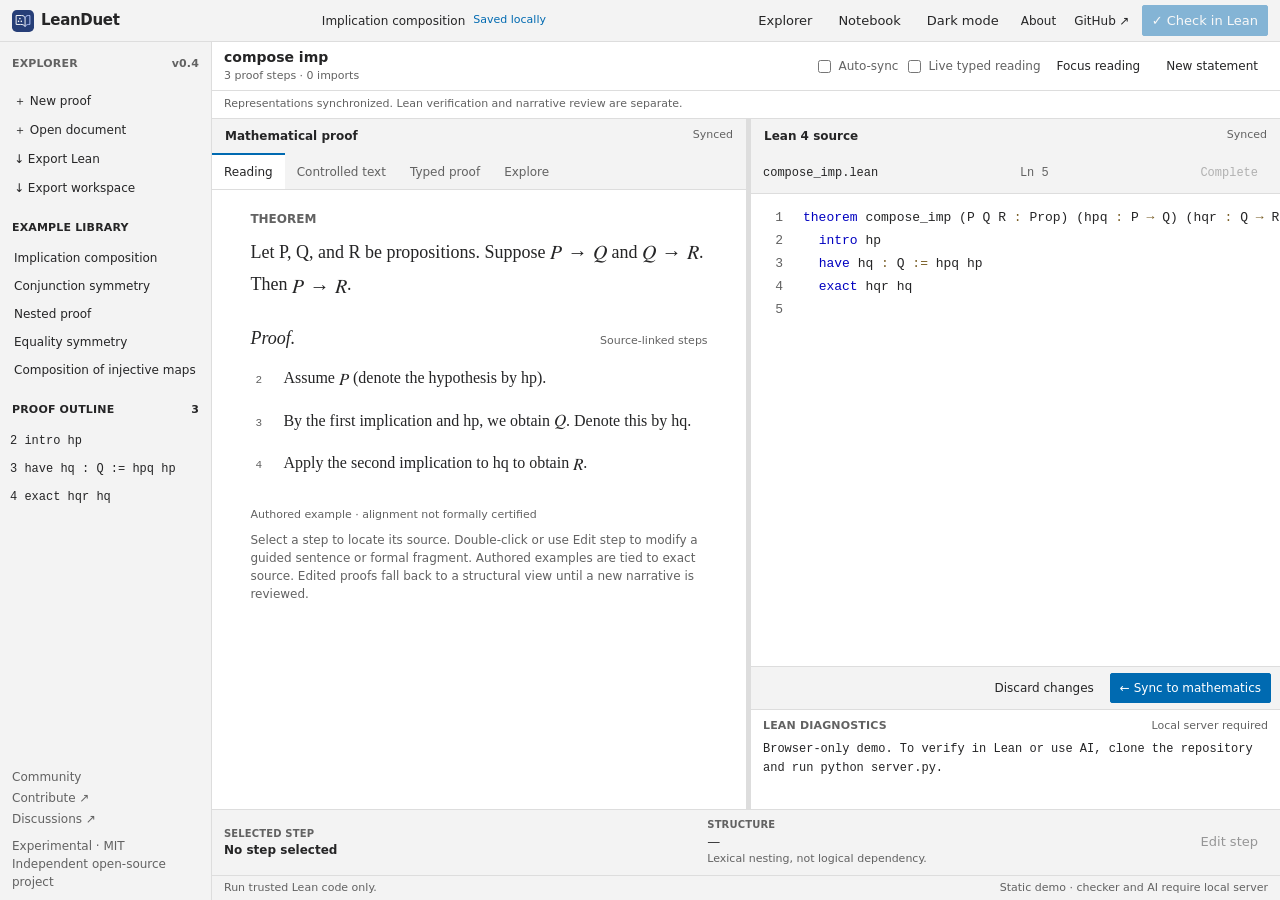
==== web/index.html @ 99f44f8c "Offer reviewable multiple AI interpretations without replacing raw mathematical wording" ====
<!doctype html>
<html lang="en" data-theme="light"><head><meta charset="utf-8"><meta name="viewport" content="width=device-width,initial-scale=1"><meta name="color-scheme" content="light dark"><title>LeanDuet — Mathematical proof workbench</title><link rel="stylesheet" href="style.css"><link rel="icon" href="logo.svg" type="image/svg+xml"></head>
<body><header class="top"><a class="brand" href="./"><img src="logo.svg" alt="" width="34" height="34"><span>Lean<span class="accent">Duet</span></span></a><div class="topname"><span id="docname">Untitled proof</span><span class="pill" id="saveState">Local draft</span></div><div class="actions"><button id="toggleExplorer" title="Toggle explorer" aria-pressed="true">Explorer</button><button id="toggleLayout" aria-pressed="false" title="Switch editor layout">Notebook</button><button id="theme" title="Switch color theme">Dark mode</button><a class="iconlink" href="./about.html">About</a><a class="iconlink" href="https://github.com/Liangebra/leanduet" target="_blank" rel="noopener">GitHub ↗</a><button id="check" class="primary">✓ Check in Lean</button></div></header>
<div class="shell"><aside class="rail"><div class="rail-title">EXPLORER <span>v0.4</span></div><button class="railbtn" id="newDoc">＋ New proof</button><button class="railbtn" id="open">＋ Open document</button><button class="railbtn" id="download">↓ Export Lean</button><button class="railbtn" id="saveDoc">↓ Export workspace</button><input hidden id="file" type="file" accept=".lean,.json,text/plain,application/json"><div class="section-label">EXAMPLE LIBRARY</div><div id="examples"></div><div class="section-label">PROOF OUTLINE <span id="stepCount"></span></div><nav id="outline" aria-label="Proof outline"></nav><div class="railfoot"><a href="./community.html">Community</a><a href="https://github.com/Liangebra/leanduet/issues" target="_blank" rel="noopener">Contribute ↗</a><a href="https://github.com/Liangebra/leanduet/discussions" target="_blank" rel="noopener">Discussions ↗</a><small>Experimental · MIT<br>Independent open-source project</small></div></aside>
<main><div class="worktop"><div><div class="eyebrow">Document</div><h1 id="theoremName">Proof</h1><p id="theoremMeta"></p></div><div class="workactions"><label class="switch"><input type="checkbox" id="auto"> Auto-sync</label><label class="switch"><input type="checkbox" id="liveNarrative"> Live typed reading</label><button id="focusMode" aria-pressed="false">Focus reading</button><button id="adopt">New statement</button></div></div>
<div class="notice" id="notice" role="status" aria-live="polite"></div>
<div class="panes"><section class="pane mathpane"><div class="panehead"><div><span class="eyebrow">Mathematics</span><h2>Mathematical proof</h2></div><span id="proseDirty" class="pill">Synced</span></div><div class="tabs" role="group" aria-label="Mathematics views"><button data-view="reading" aria-pressed="true">Reading</button><button data-view="prose" aria-pressed="false">Controlled text</button><button data-view="typed" aria-pressed="false">Typed proof</button><button data-view="notes" aria-pressed="false">Explore</button></div>
<div id="readingView" class="readingView"><div class="paper"><div class="eyebrow">THEOREM</div><div id="statement" class="statement"></div><div class="proof-title">Proof. <span>Source-linked steps</span></div><div id="reading"></div><div id="narrativeStatus" class="narrativeStatus"></div></div><div id="stepEditor" class="stepEditor" hidden><label for="stepInput" id="stepLabel">Edit proof step</label><div class="stepModes"><label for="stepMode">Edit as</label><select id="stepMode"><option value="guided">Guided sentence</option><option value="formal">Lean fragment</option></select></div><input id="stepInput" type="text" spellcheck="false"><div id="stepHelp" class="hint"></div><div class="actions"><button id="cancelStep">Cancel</button><button id="applyStep" class="primary">Apply to Lean</button></div><small>A guided sentence maps to one formal fragment. It is not unrestricted natural language.</small></div><p class="hint">Select a step to locate its source. Double-click or use Edit step to modify a guided sentence or formal fragment. Authored examples are tied to exact source. Edited proofs fall back to a structural view until a new narrative is reviewed.</p></div>
<div id="proseView" class="tabbody" hidden><textarea id="prose" aria-label="Controlled proof text" spellcheck="false"></textarea><div class="panelactions"><button id="revertProse">Discard changes</button><button id="fromProse" class="primary">Sync to Lean →</button></div></div>
<div id="typedView" class="tabbody" hidden><div class="semanticPanel"><div class="eyebrow">ELABORATED PROOF TERM</div><p>Inspect the actual Lean term, its types, and applied declarations. This view is not based on tactic text.</p><button id="extractTerm" class="primary">Extract typed proof</button><button id="informath">Read with Informath</button><p id="typedStatus" class="hint">Local Lean required; Informath is optional.</p><div class="typedTools"><label for="typedLanguage">Narrative language</label><select id="typedLanguage"><option value="en">English</option><option value="zh">中文</option><option value="ja">日本語</option></select><button id="importLanguage">Import language</button><input id="languageFile" type="file" accept=".json,application/json" hidden><a href="https://github.com/Liangebra/leanduet/blob/main/docs/LANGUAGE_PACKS.md">Language pack format</a><button id="collapseProof">Outline</button><button id="expandProof">Expand all</button></div><p id="languageStatus" class="hint" role="status"></p><div id="typedNarrative" class="typedNarrative"></div><div id="typedTree"></div><section id="typedPatch" class="typedPatch" hidden><div class="eyebrow">TYPED LOCAL REPLACEMENT</div><p id="patchTarget"></p><label for="wordingInput">Author wording / modifiers</label><input id="wordingInput" maxlength="2000" placeholder="e.g. By the preceding observation,"><p id="wordingStatus" class="hint" role="status"></p><button id="noteGoal">Copy goal and context to exploration</button><details open class="patchScope"><summary>Local context Γ</summary><p class="hint">Direct occurrences and dependencies through local declaration types or values. These are syntactic dependencies, not logical necessity.</p><label class="scopeFilter"><input id="usedContextOnly" type="checkbox"> Show only referenced context</label><div id="patchScope"></div></details><div id="patchSuggestions" class="patchSuggestions" hidden><div class="eyebrow">TYPE-DIRECTED ALTERNATIVES</div><div id="patchChoices"></div><small>Lean identified matching local terms and single-argument applications. A choice still requires full replacement validation.</small></div><section id="witnessPair" class="witnessPair" hidden><div class="eyebrow">DEPENDENT CONSTRUCTION</div><p>Choose an object and provide evidence for the predicate at that object.</p><label for="witnessValue">Witness</label><input id="witnessValue" spellcheck="false"><label for="witnessEvidence">Evidence at the new witness</label><textarea id="witnessEvidence" spellcheck="false"></textarea><button id="buildWitness">Build existential proof</button></section><section id="ruleSearch" class="ruleSearch"><div class="eyebrow">LIBRARY RULE SEARCH</div><label for="formulaGoal">Goal formula (optional LaTeX)</label><input id="formulaGoal" spellcheck="false" placeholder="e.g. $b = a$"><p id="formulaPreview" class="hint"></p><label for="ruleIntent">Mathematical concept or exact declaration</label><input id="ruleIntent" list="ruleConcepts" placeholder="e.g. 由等式传递性，使用 hab、hbc"><datalist id="ruleConcepts"></datalist><p class="hint">Example: by transitivity of equality, using hab and hbc. Named premises must occur in the returned proof term.</p><button id="findRules">Find typed proofs</button><p id="ruleStatus" class="hint" role="status"></p><div id="ruleResults"></div></section><details id="interpretPanel" class="chainEditor"><summary>Explore interpretations</summary><p class="hint">One alternative per line: a formula, a named rule with premises, or a local application. Optional discourse markers such as “therefore” / “显然” are retained separately; unknown expressions are preserved. Local Lean checks candidates, not authorial intent.</p><textarea id="interpretText" spellcheck="false" placeholder="因此 $R$，由 g，使用 hq"></textarea><label class="switch"><input id="liveInterpret" type="checkbox"> Check alternatives as I type (local Lean)</label><button id="interpretRun">Check alternatives</button><button id="saveInterpretDraft">Keep draft in exploration</button><details id="interpretAiPanel"><summary>Optional AI interpretation of unrestricted wording</summary><p class="hint">Send the draft and selected context to your configured provider only with consent. Its suggestions are unverified and are not used until you include them.</p><button id="suggestInterpretations">Suggest alternatives (AI)</button><textarea id="aiInterpretText" spellcheck="false" aria-label="Review AI interpretation alternatives" placeholder="Review or edit the suggested lines"></textarea><label class="switch"><input id="includeAiInterpret" type="checkbox"> Include these reviewed alternatives in local checking</label><p id="aiInterpretStatus" class="hint" role="status"></p></details><p id="interpretStatus" class="hint" role="status"></p><div id="interpretResults"></div></details><details id="chainEditor" class="chainEditor"><summary>Compose a multi-step proof · 组合推理</summary><p class="hint">Each intermediate result extends the scope. Specify ordered premise names; omit the proposition to infer it with Lean, or annotate it with $LaTeX$. Use ? instead of a rule to request Lean proof search. An intermediate hole requires its proposition. Review and check the generated candidate.</p><label for="chainFormat">Input format</label><select id="chainFormat"><option value="controlled">Controlled narrative</option><option value="formula">Formula sequence (LaTeX only)</option></select><label for="chainText">Proof input</label><p class="hint">Formula sequence: enter one $formula$ per line. The last is the conclusion; earlier formulas become intermediate goals. Names such as hq : $Q$ are optional.</p><textarea id="chainText" spellcheck="false" placeholder="Establish hq | f using p&#10;Conclude | g using hq"></textarea><button id="compileChain">Compile narrative</button><button id="inferChain">Infer types in Lean</button><div id="chainBindings" class="chainBindings"></div><p id="chainStatus" class="hint" role="status"></p></details><details id="abstractPanel" class="chainEditor"><summary>Extract a lemma</summary><p class="hint">Abstract the selected proof over its dependency-closed context. Local definitions remain lets. A standalone source preview is shown only after compilation and structural comparison; the original proof is not modified.</p><button id="abstractProof">Preview checked abstraction</button><button id="factorProof" disabled>Preview factored proof</button><p id="abstractStatus" class="hint" role="status"></p><pre id="abstractOutput"></pre></details><details id="irInspector" class="chainEditor"><summary>Semantic IR · kernel judgment</summary><p class="hint">Inspect the selected Lean term, its type, all local declarations, universe levels and the elaborated formula if provided. Metadata is omitted. Scope validation is not a type checker.</p><button id="inspectIR">Inspect semantic IR</button><p id="irStatus" class="hint" role="status"></p><pre id="irOutput"></pre></details><label for="patchTerm">Replacement term in this local context</label><textarea id="patchTerm" spellcheck="false" placeholder="e.g. hq or by exact hq"></textarea><button id="checkPatch" class="primary">Check replacement</button><button id="cancelPatch">Cancel</button><p id="patchStatus" class="hint"></p><pre id="patchPreview"></pre><button id="applyPatch" disabled>Apply checked export</button><small>Generated source may change the header spelling and tactic layout. Lean checks definitional equality of the statement. The original is not changed until you apply.</small></section><pre id="informathOutput"></pre></div></div><div id="notesView" class="tabbody" hidden><div class="exploreHead"><h3>Mathematical exploration</h3><p class="hint">Write freely: questions, incomplete arguments, conjectures, counterexamples, notation of your own. No grammar or proof obligations are imposed here. Notes are local and unverified; editing them does not alter the Lean source.</p></div><label for="prompt" class="hint">Working notes</label><textarea id="prompt" aria-label="Free-form mathematical argument" placeholder="What are we trying to understand?&#10;&#10;Try an idea, formulate a conjecture, or record a counterexample."></textarea><div class="panelactions exploreActions"><button id="exportNotes">Export notes (.md)</button><button id="stageFormula" disabled>Use selected formula in goal search</button></div><p id="exploreStatus" class="hint" role="status">Optional: select a supported LaTeX formula to stage it in a selected typed goal. This never applies a proof.</p><section class="exploreLedger"><h3>Working objects</h3><p class="hint">Name provisional variables, definitions or intermediate claims, even if they are ambiguous, ill-typed or false. Keep alternative and failed attempts. References are informal, not proof dependencies.</p><div class="panelactions exploreActions"><button id="addObject">New working object</button><button id="captureObject">Capture selected notes</button></div><p id="objectStatus" class="hint" role="status"></p><div id="exploreObjects"></div></section><details class="exploreAI"><summary>Optional AI assistance</summary><p class="hint">Proposals are unverified; nothing is sent until you request it and confirm.</p><div class="panelactions"><button id="explain">Explain Lean</button><button id="propose">Propose Lean</button></div><div class="proposalbox"><div class="eyebrow">UNVERIFIED AI OUTPUT</div><pre id="proposal">No proposal yet.</pre><button id="accept" disabled>Apply proposed Lean</button><button id="useNarrative" disabled>Append explanation to notes</button></div></details></div></section><div id="splitter" class="splitter" role="separator" aria-label="Resize proof and Lean panes" aria-orientation="vertical" aria-valuemin="25" aria-valuemax="75" aria-valuenow="50" tabindex="0"></div>
<section class="pane codepane"><div class="panehead"><div><span class="eyebrow">Lean</span><h2>Lean 4 source</h2></div><span id="leanDirty" class="pill">Synced</span></div><div class="codebar"><span id="codeFilename">proof.lean</span><span id="cursor">Ln 1</span><button id="completeLean" title="Lean completion (Ctrl+Space)">Complete</button></div><div class="codewrap"><pre id="gutter" aria-hidden="true"></pre><div class="editorSurface"><pre id="highlight" aria-hidden="true"></pre><textarea id="lean" aria-label="Lean source code" spellcheck="false" wrap="off"></textarea></div></div><div id="completionPanel" class="completionPanel" hidden><div class="diaghead"><strong>Lean completion</strong><button id="closeCompletion">Close</button></div><p id="completionStatus" class="hint" role="status"></p><div id="completionItems"></div></div><div class="panelactions"><button id="revertLean">Discard changes</button><button id="fromLean" class="primary">← Sync to mathematics</button></div><div class="diagnostics"><div class="diaghead"><span class="eyebrow">LEAN DIAGNOSTICS</span><span class="pill" id="verifyState">Not checked</span></div><pre id="output" aria-live="polite"></pre></div></section></div>
<div class="inspector"><div><span class="eyebrow">SELECTED STEP</span><strong id="inspectName">No step selected</strong><code id="inspectCode"></code></div><div><span class="eyebrow">STRUCTURE</span><span id="inspectParent">—</span><small>Lexical nesting, not logical dependency.</small></div><button id="editStep" disabled>Edit step</button></div>
<footer><span>Run trusted Lean code only.</span><span id="envState">Checking environment…</span></footer></main></div>
<script type="module" src="app.mjs"></script></body></html>
---- web/style.css ----
/* LeanDuet workbench — flat, editor-first layout. */
:root{
 color-scheme:light;--bg:#fff;--paper:#fff;--rail:#f3f3f3;--ink:#252526;--muted:#626262;--line:#ddd;--soft:#f3f3f3;--accent:#006ab1;--accent-soft:#e5eef6;--code:#fff;--warn:#a1260d;--mono:"Cascadia Code","SFMono-Regular",Consolas,"Liberation Mono",monospace;--split:50%;--top:42px;
}
html[data-theme=dark]{color-scheme:dark;--bg:#1e1e1e;--paper:#1e1e1e;--rail:#252526;--ink:#d4d4d4;--muted:#a6a6a6;--line:#3b3b3b;--soft:#2d2d30;--accent:#75b7ef;--accent-soft:#263b4e;--code:#1e1e1e;--warn:#f48771}
*{box-sizing:border-box}
body{margin:0;color:var(--ink);background:var(--bg);font:13px/1.5 system-ui,-apple-system,"Segoe UI",sans-serif}
button,input,textarea,select{font:inherit;color:inherit}
button{background:transparent;border:1px solid transparent;border-radius:2px;padding:5px 9px;cursor:pointer;font-weight:500;white-space:nowrap}
button:hover{background:var(--soft)}button:disabled{opacity:.45;cursor:not-allowed}button:focus-visible,a:focus-visible,input:focus-visible,textarea:focus-visible,select:focus-visible,summary:focus-visible,[role=separator]:focus-visible{outline:2px solid var(--accent);outline-offset:-2px}
button.primary{background:#006ab1;color:#fff;border-color:#006ab1}button.primary:hover{background:#005b99}a{color:var(--accent);text-decoration:none}a:hover{text-decoration:underline}small,.hint{color:var(--muted);font-size:12px;display:block;line-height:1.5}.hint{margin:8px 0}pre,code{font-family:var(--mono)}pre{white-space:pre-wrap;overflow-wrap:anywhere;margin:8px 0;max-height:240px;overflow:auto;font-size:12px;line-height:1.6}
[hidden]{display:none!important}
.top{height:var(--top);display:flex;align-items:center;gap:14px;padding:0 12px;background:var(--rail);border-bottom:1px solid var(--line);position:sticky;top:0;z-index:10}
.brand{display:flex;align-items:center;gap:7px;color:var(--ink);font-size:15px;font-weight:650;letter-spacing:-.02em;white-space:nowrap}.brand img{width:22px;height:22px}.brand small{display:none}.accent{color:var(--ink)}
.topname{flex:1;min-width:0;display:flex;align-items:center;justify-content:center;gap:8px;overflow:hidden}.topname #docname{overflow:hidden;text-overflow:ellipsis;white-space:nowrap;font-size:12px}
.actions,.workactions,.panelactions,.diaghead{display:flex;align-items:center;gap:6px}.top .actions{margin-left:auto}.iconlink{color:var(--ink);font-size:12px;white-space:nowrap;padding:5px 6px}.iconlink:hover{background:var(--soft);text-decoration:none}
.pill{font-size:11px;color:var(--muted);white-space:nowrap}.pill[data-state=dirty]{color:var(--warn)}.pill[data-state=pass]{color:var(--accent)}
.shell{height:calc(100dvh - var(--top));display:grid;grid-template-columns:212px minmax(0,1fr);min-height:0}.explorer-hidden .shell{grid-template-columns:minmax(0,1fr)}.explorer-hidden .rail{display:none}
.rail{background:var(--rail);border-right:1px solid var(--line);display:flex;flex-direction:column;gap:1px;padding:9px 0;min-height:0;overflow:auto}
.rail-title,.section-label,.eyebrow{font-size:11px;font-weight:600;color:var(--muted);letter-spacing:.015em}.rail-title,.section-label{padding:5px 12px;display:flex;justify-content:space-between;gap:8px}.rail-title{margin-bottom:8px}.section-label{margin:12px 0 2px;background:var(--soft);color:var(--ink)}
.railbtn,.example,.outlineItem{display:block;width:100%;text-align:left;border:0;border-radius:0;font-size:12px;white-space:normal;overflow-wrap:anywhere;padding:5px 14px}.example.active,.outlineItem.active{background:var(--accent-soft);color:var(--ink)}.outlineItem{font-family:var(--mono);font-weight:400}.railfoot{margin-top:auto;padding:16px 12px 0}.railfoot a{display:block;color:var(--muted);font-size:12px;margin:3px 0}.railfoot small{margin-top:9px}
.shell>main{display:flex;flex-direction:column;min-width:0;min-height:0;overflow:hidden}
.worktop{display:flex;justify-content:space-between;align-items:center;gap:12px;padding:6px 12px;border-bottom:1px solid var(--line);min-height:44px;background:var(--paper)}
.worktop>div:first-child{min-width:0}.worktop .eyebrow{display:none}.worktop h1{font-size:14px;font-weight:600;margin:0;overflow-wrap:anywhere;line-height:1.4}#theoremMeta{font-size:11px;color:var(--muted);margin:0;overflow-wrap:anywhere}
.switch{display:flex;align-items:center;gap:4px;font-size:12px;color:var(--muted);white-space:nowrap}.workactions button{font-size:12px}.workactions button[aria-pressed=true]{background:var(--accent-soft)}
.notice{padding:5px 12px;background:var(--paper);color:var(--muted);font-size:11px;white-space:pre-wrap;overflow-wrap:anywhere;max-height:84px;overflow:auto;border-bottom:1px solid var(--line)}.notice.error{color:var(--warn);background:var(--soft)}
.panes{display:grid;grid-template-columns:minmax(0,var(--split)) 5px minmax(0,1fr);flex:1;min-height:0;min-width:0;overflow:hidden}
.pane{background:var(--paper);min-width:0;min-height:0;display:flex;flex-direction:column;overflow:hidden}.panehead{display:flex;justify-content:space-between;align-items:center;gap:8px;padding:7px 13px;min-height:34px;background:var(--rail)}.panehead .eyebrow{display:none}.panehead h2{font-size:12px;font-weight:600;margin:0}.splitter{background:var(--line);cursor:col-resize;touch-action:none;outline-offset:-1px}.splitter:hover,.splitter:focus-visible,.splitter.dragging{background:var(--accent)}
.tabs{display:flex;gap:0;padding:0;background:var(--rail);border-bottom:1px solid var(--line);overflow:auto;flex-shrink:0}.tabs button{font-size:12px;padding:8px 12px;border:0;border-radius:0;border-top:2px solid transparent;color:var(--muted)}.tabs button[aria-pressed=true]{background:var(--paper);color:var(--ink);border-top-color:var(--accent)}
.readingView,.tabbody{flex:1;min-height:0;overflow:auto;min-width:0}.readingView{padding:22px clamp(16px,3vw,48px)}.paper{max-width:760px;margin:0 auto;padding:0;background:transparent}.paper>.eyebrow{font:600 12px system-ui,sans-serif;letter-spacing:0}.statement{font:18px/1.8 Georgia,"Times New Roman",serif;margin:10px 0 28px;overflow-wrap:anywhere}.statement math{font-size:20px}.statement code{font:12px/1.7 var(--mono);color:var(--muted)}.proof-title{display:flex;justify-content:space-between;align-items:baseline;gap:8px;font:italic 18px Georgia,serif;margin-bottom:8px}.proof-title span{font:11px system-ui,sans-serif;color:var(--muted)}
.step{width:100%;display:flex;align-items:baseline;text-align:left;gap:10px;padding:8px 5px;border:0;border-radius:0;background:transparent;white-space:normal;overflow-wrap:anywhere;font:16px/1.65 Georgia,serif}.step .line{font:11px var(--mono);color:var(--muted);min-width:18px}.step .steptext{flex:1;min-width:0}.step code{font:12px var(--mono);overflow-wrap:anywhere}.step math{font-size:17px}.step:hover,.step.selected{background:var(--accent-soft);color:var(--ink)}.step.selected .line{color:var(--accent)}.statement math,.step math{display:inline math;vertical-align:middle}.qed{text-align:right;font-size:20px}.narrativeStatus{margin:22px 0 0;color:var(--muted);font-size:11px}
textarea,input,select{background:var(--code);border:1px solid var(--line);border-radius:2px}textarea{display:block;width:100%;padding:10px;resize:vertical;min-height:80px;font:13px/1.6 var(--mono)}input:not([type=checkbox]):not([type=file]),select{padding:5px 7px;max-width:100%}.stepEditor,.proposalbox{margin:12px 0;padding:12px 0;background:transparent;border-top:1px solid var(--line)}.stepEditor input{width:100%;margin:8px 0;font-family:var(--mono)}.stepModes{display:flex;gap:8px;align-items:center}.stepEditor .actions{justify-content:flex-end}
.codebar{display:flex;justify-content:space-between;align-items:center;gap:8px;padding:7px 12px;font:12px var(--mono);background:var(--rail);border-bottom:1px solid var(--line);color:var(--muted)}#codeFilename{color:var(--ink);overflow-wrap:anywhere}
.codewrap{display:grid;grid-template-columns:42px minmax(0,1fr);flex:1;min-height:180px;position:relative;background:var(--code);overflow:hidden}
#gutter,#lean,#highlight{margin:0;font:13px/23px var(--mono);tab-size:2;letter-spacing:0;font-variant-ligatures:none;padding:12px 0}
#gutter{text-align:right;padding-right:10px;color:var(--muted);overflow:hidden;white-space:pre;max-height:none;user-select:none}
.editorSurface{position:relative;min-width:0;min-height:0}
#lean,#highlight{position:absolute;inset:0;width:100%;height:100%;padding-left:10px;padding-right:12px;white-space:pre;overflow:auto;resize:none;border:0;border-radius:0;max-height:none}
#lean{background:transparent;z-index:1;min-height:0;color:transparent;caret-color:var(--ink);-webkit-text-fill-color:transparent}
#lean::selection{background:#4492d44d;color:transparent}
#highlight{pointer-events:none;color:var(--ink);overflow:hidden}
.tok-keyword{color:#0000c0}.tok-comment{color:#008000}.tok-number{color:#098658}.tok-string{color:#a31515}.tok-symbol{color:#795e26}
html[data-theme=dark] .tok-keyword{color:#569cd6}html[data-theme=dark] .tok-comment{color:#6a9955}html[data-theme=dark] .tok-number{color:#b5cea8}html[data-theme=dark] .tok-string{color:#ce9178}html[data-theme=dark] .tok-symbol{color:#dcdcaa}
@media(forced-colors:active){#highlight{display:none}#lean{color:CanvasText;-webkit-text-fill-color:CanvasText;caret-color:CanvasText}}
#prose{width:100%;min-height:calc(100% - 45px);border:0;resize:vertical}.tabbody#notesView{padding:14px}#prompt{min-height:170px;font-family:inherit}
.panelactions{justify-content:flex-end;flex-wrap:wrap;padding:6px 9px;border-top:1px solid var(--line);background:var(--rail);flex-shrink:0}.panelactions button{font-size:12px}.diagnostics{padding:8px 12px;min-height:100px;max-height:28%;overflow:auto;border-top:1px solid var(--line)}.diaghead{justify-content:space-between}.diagnostics pre{margin:6px 0}
.inspector{display:grid;grid-template-columns:minmax(0,1fr) minmax(0,1fr) auto;gap:10px;align-items:center;border-top:1px solid var(--line);background:var(--rail);padding:7px 12px;flex-shrink:0}.inspector strong,.inspector code,.inspector span:not(.eyebrow){display:block;overflow-wrap:anywhere}.inspector strong{font-size:12px}.inspector code,.inspector small{font-size:11px;color:var(--muted)}.inspector .eyebrow{font-size:10px;display:block}
.shell footer{display:flex;justify-content:space-between;gap:8px;padding:4px 12px;border-top:1px solid var(--line);background:var(--rail);color:var(--muted);font-size:11px;flex-shrink:0}
.semanticPanel{padding:16px 18px}.semanticPanel p{font-size:12px;color:var(--muted);margin:7px 0 12px}.semanticPanel button{font-size:12px;margin:3px 4px 3px 0}.typedTools{display:flex;gap:9px;align-items:center;flex-wrap:wrap;margin:14px 0;font-size:12px;color:var(--muted)}
.typedNarrative{margin:12px 0 20px}.typedNarrative:empty,.chainBindings:empty{display:none}.derivedStep{font:16px/1.65 Georgia,serif;padding:7px 0;overflow-wrap:anywhere}.derivedStep code{font:12px var(--mono)}.derivedStep .narrativeEdit{font:11px system-ui,sans-serif;color:var(--accent);margin:0 0 0 6px;padding:2px 5px}.typedNode{margin:6px 0;padding:3px 0;overflow-wrap:anywhere}.typedNode .typedNode{margin-left:14px}.typedNode summary,.patchScope summary,.chainEditor summary{cursor:pointer;font-size:12px;color:var(--accent);padding:3px 0}.typedType{margin:4px 0}.typedNode code{display:block;font:12px/1.6 var(--mono);white-space:pre-wrap}.typedNode pre{max-height:140px}
.typedPatch{margin-top:20px;padding:12px 0;border-top:1px solid var(--line)}.typedPatch label{display:block;font-size:12px;font-weight:500;margin:8px 0 4px}.typedPatch textarea{min-height:90px;margin:5px 0}.typedPatch pre{background:var(--code);padding:8px 0}.typedPatch small{margin-top:6px}.patchScope,.patchSuggestions,.witnessPair,.ruleSearch,.chainEditor{margin:15px 0;padding:10px 0;border-top:1px solid var(--line)}.scopeRow{display:grid;grid-template-columns:minmax(44px,auto) minmax(0,1fr);gap:12px;padding:4px 0;font-size:12px}.scopeRow code{font:12px var(--mono);white-space:pre-wrap;overflow-wrap:anywhere}.patchSuggestions #patchChoices{display:flex;flex-wrap:wrap;gap:4px}.patchSuggestions button,.ruleResult button{color:var(--accent)}.witnessPair input,.ruleSearch input{width:100%;font-family:var(--mono)}.ruleResult{display:grid;gap:3px;padding:7px 0}.ruleResult code{font:12px var(--mono);white-space:pre-wrap;overflow-wrap:anywhere}.ruleResult button{justify-self:start}.chainEditor textarea{min-height:120px}.chainBindings{margin:8px 0}.hint,#typedStatus,#patchStatus,#ruleStatus{white-space:pre-wrap;overflow-wrap:anywhere}
.focus-reading .panes{grid-template-columns:minmax(0,1fr)}.focus-reading .codepane,.focus-reading .splitter{display:none}.focus-reading .readingView{padding:32px clamp(18px,6vw,72px)}
.notebook-layout .shell>main{overflow:auto}.notebook-layout .panes{display:flex;flex-direction:column;flex:none;overflow:visible}.notebook-layout .splitter{display:none}.notebook-layout .pane{flex:none;overflow:visible}.notebook-layout .readingView,.notebook-layout .tabbody{overflow:visible;min-height:240px}.notebook-layout .codewrap{flex:none;height:300px}.notebook-layout .diagnostics{max-height:180px}.notebook-layout .inspector{margin-top:0}
@media(max-width:1100px){.shell{grid-template-columns:172px minmax(0,1fr)}.topname{display:none}.workactions{flex-wrap:wrap}.readingView{padding:17px}.top{gap:8px}}
@media(max-width:800px){.top{height:auto;min-height:42px;flex-wrap:wrap;padding:6px 8px}.top .actions{margin:0;flex-wrap:wrap;gap:3px}.top .actions button,.iconlink{font-size:11px;padding:5px}.shell{display:block;height:auto;min-height:100vh}.rail{border-right:0;border-bottom:1px solid var(--line);flex-direction:row;flex-wrap:wrap;padding:5px 8px;gap:2px;overflow:visible}.rail-title,.railfoot,.rail .section-label,#outline{display:none}.railbtn{width:auto;padding:5px 6px}.rail #examples{width:100%;display:flex;overflow-x:auto;gap:0}.rail .example{width:auto;flex:0 0 auto;font-size:11px;padding:6px 8px}.shell>main{overflow:visible}.worktop{align-items:flex-start;flex-wrap:wrap}.panes{display:flex;flex-direction:column;overflow:visible;flex:none}.splitter{display:none}.pane{overflow:visible;flex:none}.readingView,.tabbody{min-height:220px;overflow:visible}.codewrap{height:290px;flex:none}.inspector{grid-template-columns:1fr}.shell footer{flex-wrap:wrap}.diagnostics{max-height:180px}.semanticPanel{padding:12px}.focus-reading .readingView{padding:22px 18px}}

/* Keep long mathematical and source content in its own scrollable viewport. */
.proofDisclosure{font:12px var(--mono);padding:0 5px;vertical-align:baseline;color:var(--muted)}
.foldCount,.dependencyUse{font:11px/1.5 system-ui,sans-serif;color:var(--muted)}
.typedTools button{margin:0}
.scopeRow>div{min-width:0}
@media(max-width:800px){
 .shell>main,.panes,.pane,.tabbody,.readingView,.paper,.worktop,.notice,.inspector,.diagnostics,.codebar,.editorSurface{min-width:0;max-width:100%;width:100%}
 .tabs{max-width:100%;width:100%;overflow-x:auto;flex-wrap:nowrap}
 .tabs button{flex:0 0 auto}
 .panelactions,.workactions,.actions{max-width:100%;min-width:0;flex-wrap:wrap}
 .inspector{grid-template-columns:minmax(0,1fr)}
 .inspector>*{min-width:0;overflow-wrap:anywhere}
 .codebar{flex-wrap:wrap}
 .codebar>*{min-width:0;overflow-wrap:anywhere}
 .step{max-width:100%;min-width:0}
 #prose,#prompt{min-width:0;max-width:100%}
 .statement,.steptext,.derivedStep,.typedType{overflow-x:auto}
}

.typedPatch .scopeFilter{display:flex;align-items:center;gap:5px;font-size:12px;font-weight:400;color:var(--muted);margin-bottom:10px}

#formulaPreview{font-family:var(--mono);overflow-wrap:anywhere}

.completionPanel{padding:8px 12px;max-height:180px;overflow:auto;border-top:1px solid var(--line);background:var(--paper);flex-shrink:0}.completionPanel .completionItem{display:block;text-align:left;width:100%;font:12px var(--mono);white-space:normal;overflow-wrap:anywhere}.completionPanel .completionItem:hover{background:var(--accent-soft)}

#irOutput{max-height:320px;overflow:auto;white-space:pre-wrap;overflow-wrap:anywhere}#irOutput:empty{display:none}

#abstractOutput{max-height:320px;overflow:auto;white-space:pre-wrap;overflow-wrap:anywhere}#abstractOutput:empty{display:none}

.exploreHead h3{font-size:15px;margin:6px 0;font-weight:600}.exploreActions{flex-wrap:wrap;justify-content:flex-start}.exploreAI{margin-top:12px;border-top:1px solid var(--line);padding-top:8px}.exploreAI summary{cursor:pointer;color:var(--muted)}#notesView #prompt{min-height:300px;font:15px/1.7 Georgia,serif}#noteGoal{margin:4px 0 8px}

.exploreLedger{border-top:1px solid var(--line);margin-top:14px;padding-top:8px}.exploreLedger h3{font-size:14px;margin:5px 0}.exploreObject{border-bottom:1px solid var(--line);padding:7px 0}.exploreObject summary{cursor:pointer;overflow-wrap:anywhere}.objectField{display:block;color:var(--muted);margin:8px 0;font-size:12px}.objectField input,.objectField textarea,.objectField select{display:block;width:100%;border:1px solid var(--line);background:var(--code);color:var(--ink);padding:6px;min-height:30px}.exploreObject .objectField textarea{min-height:70px;font:13px/1.5 var(--mono);resize:vertical}

#interpretText{min-height:96px}#interpretResults .ruleResult{overflow-wrap:anywhere}.workactions{flex-wrap:wrap}

.authorWording{font-style:italic;color:var(--muted);white-space:pre-wrap;overflow-wrap:anywhere}.authorWording::before{content:'〔'}.authorWording::after{content:'〕 '}
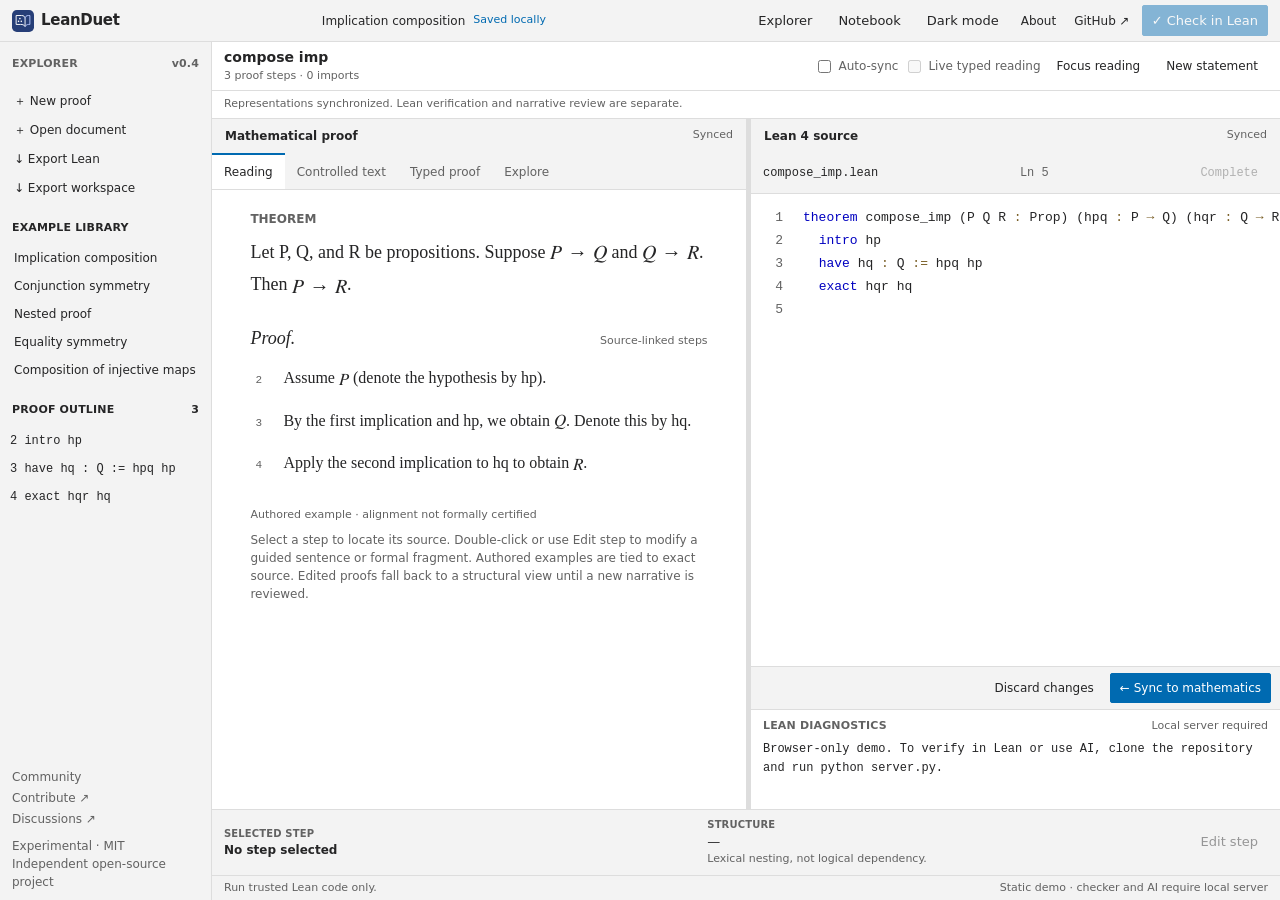
==== commit 2970fc0b: "Exercise live Lean-to-mathematics updates and author wording in the browser" ====
--- a/web/index.html
+++ b/web/index.html
@@ -7,7 +7,7 @@
 <div class="panes"><section class="pane mathpane"><div class="panehead"><div><span class="eyebrow">Mathematics</span><h2>Mathematical proof</h2></div><span id="proseDirty" class="pill">Synced</span></div><div class="tabs" role="group" aria-label="Mathematics views"><button data-view="reading" aria-pressed="true">Reading</button><button data-view="prose" aria-pressed="false">Controlled text</button><button data-view="typed" aria-pressed="false">Typed proof</button><button data-view="notes" aria-pressed="false">Explore</button></div>
 <div id="readingView" class="readingView"><div class="paper"><div class="eyebrow">THEOREM</div><div id="statement" class="statement"></div><div class="proof-title">Proof. <span>Source-linked steps</span></div><div id="reading"></div><div id="narrativeStatus" class="narrativeStatus"></div></div><div id="stepEditor" class="stepEditor" hidden><label for="stepInput" id="stepLabel">Edit proof step</label><div class="stepModes"><label for="stepMode">Edit as</label><select id="stepMode"><option value="guided">Guided sentence</option><option value="formal">Lean fragment</option></select></div><input id="stepInput" type="text" spellcheck="false"><div id="stepHelp" class="hint"></div><div class="actions"><button id="cancelStep">Cancel</button><button id="applyStep" class="primary">Apply to Lean</button></div><small>A guided sentence maps to one formal fragment. It is not unrestricted natural language.</small></div><p class="hint">Select a step to locate its source. Double-click or use Edit step to modify a guided sentence or formal fragment. Authored examples are tied to exact source. Edited proofs fall back to a structural view until a new narrative is reviewed.</p></div>
 <div id="proseView" class="tabbody" hidden><textarea id="prose" aria-label="Controlled proof text" spellcheck="false"></textarea><div class="panelactions"><button id="revertProse">Discard changes</button><button id="fromProse" class="primary">Sync to Lean →</button></div></div>
-<div id="typedView" class="tabbody" hidden><div class="semanticPanel"><div class="eyebrow">ELABORATED PROOF TERM</div><p>Inspect the actual Lean term, its types, and applied declarations. This view is not based on tactic text.</p><button id="extractTerm" class="primary">Extract typed proof</button><button id="informath">Read with Informath</button><p id="typedStatus" class="hint">Local Lean required; Informath is optional.</p><div class="typedTools"><label for="typedLanguage">Narrative language</label><select id="typedLanguage"><option value="en">English</option><option value="zh">中文</option><option value="ja">日本語</option></select><button id="importLanguage">Import language</button><input id="languageFile" type="file" accept=".json,application/json" hidden><a href="https://github.com/Liangebra/leanduet/blob/main/docs/LANGUAGE_PACKS.md">Language pack format</a><button id="collapseProof">Outline</button><button id="expandProof">Expand all</button></div><p id="languageStatus" class="hint" role="status"></p><div id="typedNarrative" class="typedNarrative"></div><div id="typedTree"></div><section id="typedPatch" class="typedPatch" hidden><div class="eyebrow">TYPED LOCAL REPLACEMENT</div><p id="patchTarget"></p><label for="wordingInput">Author wording / modifiers</label><input id="wordingInput" maxlength="2000" placeholder="e.g. By the preceding observation,"><p id="wordingStatus" class="hint" role="status"></p><button id="noteGoal">Copy goal and context to exploration</button><details open class="patchScope"><summary>Local context Γ</summary><p class="hint">Direct occurrences and dependencies through local declaration types or values. These are syntactic dependencies, not logical necessity.</p><label class="scopeFilter"><input id="usedContextOnly" type="checkbox"> Show only referenced context</label><div id="patchScope"></div></details><div id="patchSuggestions" class="patchSuggestions" hidden><div class="eyebrow">TYPE-DIRECTED ALTERNATIVES</div><div id="patchChoices"></div><small>Lean identified matching local terms and single-argument applications. A choice still requires full replacement validation.</small></div><section id="witnessPair" class="witnessPair" hidden><div class="eyebrow">DEPENDENT CONSTRUCTION</div><p>Choose an object and provide evidence for the predicate at that object.</p><label for="witnessValue">Witness</label><input id="witnessValue" spellcheck="false"><label for="witnessEvidence">Evidence at the new witness</label><textarea id="witnessEvidence" spellcheck="false"></textarea><button id="buildWitness">Build existential proof</button></section><section id="ruleSearch" class="ruleSearch"><div class="eyebrow">LIBRARY RULE SEARCH</div><label for="formulaGoal">Goal formula (optional LaTeX)</label><input id="formulaGoal" spellcheck="false" placeholder="e.g. $b = a$"><p id="formulaPreview" class="hint"></p><label for="ruleIntent">Mathematical concept or exact declaration</label><input id="ruleIntent" list="ruleConcepts" placeholder="e.g. 由等式传递性，使用 hab、hbc"><datalist id="ruleConcepts"></datalist><p class="hint">Example: by transitivity of equality, using hab and hbc. Named premises must occur in the returned proof term.</p><button id="findRules">Find typed proofs</button><p id="ruleStatus" class="hint" role="status"></p><div id="ruleResults"></div></section><details id="interpretPanel" class="chainEditor"><summary>Explore interpretations</summary><p class="hint">One alternative per line: a formula, a named rule with premises, or a local application. Optional discourse markers such as “therefore” / “显然” are retained separately; unknown expressions are preserved. Local Lean checks candidates, not authorial intent.</p><textarea id="interpretText" spellcheck="false" placeholder="因此 $R$，由 g，使用 hq"></textarea><label class="switch"><input id="liveInterpret" type="checkbox"> Check alternatives as I type (local Lean)</label><button id="interpretRun">Check alternatives</button><button id="saveInterpretDraft">Keep draft in exploration</button><details id="interpretAiPanel"><summary>Optional AI interpretation of unrestricted wording</summary><p class="hint">Send the draft and selected context to your configured provider only with consent. Its suggestions are unverified and are not used until you include them.</p><button id="suggestInterpretations">Suggest alternatives (AI)</button><textarea id="aiInterpretText" spellcheck="false" aria-label="Review AI interpretation alternatives" placeholder="Review or edit the suggested lines"></textarea><label class="switch"><input id="includeAiInterpret" type="checkbox"> Include these reviewed alternatives in local checking</label><p id="aiInterpretStatus" class="hint" role="status"></p></details><p id="interpretStatus" class="hint" role="status"></p><div id="interpretResults"></div></details><details id="chainEditor" class="chainEditor"><summary>Compose a multi-step proof · 组合推理</summary><p class="hint">Each intermediate result extends the scope. Specify ordered premise names; omit the proposition to infer it with Lean, or annotate it with $LaTeX$. Use ? instead of a rule to request Lean proof search. An intermediate hole requires its proposition. Review and check the generated candidate.</p><label for="chainFormat">Input format</label><select id="chainFormat"><option value="controlled">Controlled narrative</option><option value="formula">Formula sequence (LaTeX only)</option></select><label for="chainText">Proof input</label><p class="hint">Formula sequence: enter one $formula$ per line. The last is the conclusion; earlier formulas become intermediate goals. Names such as hq : $Q$ are optional.</p><textarea id="chainText" spellcheck="false" placeholder="Establish hq | f using p&#10;Conclude | g using hq"></textarea><button id="compileChain">Compile narrative</button><button id="inferChain">Infer types in Lean</button><div id="chainBindings" class="chainBindings"></div><p id="chainStatus" class="hint" role="status"></p></details><details id="abstractPanel" class="chainEditor"><summary>Extract a lemma</summary><p class="hint">Abstract the selected proof over its dependency-closed context. Local definitions remain lets. A standalone source preview is shown only after compilation and structural comparison; the original proof is not modified.</p><button id="abstractProof">Preview checked abstraction</button><button id="factorProof" disabled>Preview factored proof</button><p id="abstractStatus" class="hint" role="status"></p><pre id="abstractOutput"></pre></details><details id="irInspector" class="chainEditor"><summary>Semantic IR · kernel judgment</summary><p class="hint">Inspect the selected Lean term, its type, all local declarations, universe levels and the elaborated formula if provided. Metadata is omitted. Scope validation is not a type checker.</p><button id="inspectIR">Inspect semantic IR</button><p id="irStatus" class="hint" role="status"></p><pre id="irOutput"></pre></details><label for="patchTerm">Replacement term in this local context</label><textarea id="patchTerm" spellcheck="false" placeholder="e.g. hq or by exact hq"></textarea><button id="checkPatch" class="primary">Check replacement</button><button id="cancelPatch">Cancel</button><p id="patchStatus" class="hint"></p><pre id="patchPreview"></pre><button id="applyPatch" disabled>Apply checked export</button><small>Generated source may change the header spelling and tactic layout. Lean checks definitional equality of the statement. The original is not changed until you apply.</small></section><pre id="informathOutput"></pre></div></div><div id="notesView" class="tabbody" hidden><div class="exploreHead"><h3>Mathematical exploration</h3><p class="hint">Write freely: questions, incomplete arguments, conjectures, counterexamples, notation of your own. No grammar or proof obligations are imposed here. Notes are local and unverified; editing them does not alter the Lean source.</p></div><label for="prompt" class="hint">Working notes</label><textarea id="prompt" aria-label="Free-form mathematical argument" placeholder="What are we trying to understand?&#10;&#10;Try an idea, formulate a conjecture, or record a counterexample."></textarea><div class="panelactions exploreActions"><button id="exportNotes">Export notes (.md)</button><button id="stageFormula" disabled>Use selected formula in goal search</button></div><p id="exploreStatus" class="hint" role="status">Optional: select a supported LaTeX formula to stage it in a selected typed goal. This never applies a proof.</p><section class="exploreLedger"><h3>Working objects</h3><p class="hint">Name provisional variables, definitions or intermediate claims, even if they are ambiguous, ill-typed or false. Keep alternative and failed attempts. References are informal, not proof dependencies.</p><div class="panelactions exploreActions"><button id="addObject">New working object</button><button id="captureObject">Capture selected notes</button></div><p id="objectStatus" class="hint" role="status"></p><div id="exploreObjects"></div></section><details class="exploreAI"><summary>Optional AI assistance</summary><p class="hint">Proposals are unverified; nothing is sent until you request it and confirm.</p><div class="panelactions"><button id="explain">Explain Lean</button><button id="propose">Propose Lean</button></div><div class="proposalbox"><div class="eyebrow">UNVERIFIED AI OUTPUT</div><pre id="proposal">No proposal yet.</pre><button id="accept" disabled>Apply proposed Lean</button><button id="useNarrative" disabled>Append explanation to notes</button></div></details></div></section><div id="splitter" class="splitter" role="separator" aria-label="Resize proof and Lean panes" aria-orientation="vertical" aria-valuemin="25" aria-valuemax="75" aria-valuenow="50" tabindex="0"></div>
+<div id="typedView" class="tabbody" hidden><div class="semanticPanel"><div class="eyebrow">ELABORATED PROOF TERM</div><p>Inspect the actual Lean term, its types, and applied declarations. This view is not based on tactic text.</p><button id="extractTerm" class="primary">Extract typed proof</button><button id="informath">Read with Informath</button><p id="typedStatus" class="hint">Local Lean required; Informath is optional.</p><div class="typedTools"><label for="typedLanguage">Narrative language</label><select id="typedLanguage"><option value="en">English</option><option value="zh">中文</option><option value="ja">日本語</option></select><button id="importLanguage">Import language</button><input id="languageFile" type="file" accept=".json,application/json" hidden><a href="https://github.com/Liangebra/leanduet/blob/main/docs/LANGUAGE_PACKS.md">Language pack format</a><button id="collapseProof">Outline</button><button id="expandProof">Expand all</button></div><p id="languageStatus" class="hint" role="status"></p><div id="typedNarrative" class="typedNarrative"></div><div id="typedTree"></div><section id="typedPatch" class="typedPatch" hidden><div class="eyebrow">TYPED LOCAL REPLACEMENT</div><p id="patchTarget"></p><label for="wordingInput">Author wording / modifiers</label><input id="wordingInput" maxlength="2000" placeholder="e.g. By the preceding observation,"><p id="wordingStatus" class="hint" role="status"></p><button id="noteGoal">Copy goal and context to exploration</button><details open class="patchScope"><summary>Local context Γ</summary><p class="hint">Direct occurrences and dependencies through local declaration types or values. These are syntactic dependencies, not logical necessity.</p><label class="scopeFilter"><input id="usedContextOnly" type="checkbox"> Show only referenced context</label><div id="patchScope"></div></details><div id="patchSuggestions" class="patchSuggestions" hidden><div class="eyebrow">TYPE-DIRECTED ALTERNATIVES</div><div id="patchChoices"></div><small>Lean identified matching local terms and single-argument applications. A choice still requires full replacement validation.</small></div><section id="witnessPair" class="witnessPair" hidden><div class="eyebrow">DEPENDENT CONSTRUCTION</div><p>Choose an object and provide evidence for the predicate at that object.</p><label for="witnessValue">Witness</label><input id="witnessValue" spellcheck="false"><label for="witnessEvidence">Evidence at the new witness</label><textarea id="witnessEvidence" spellcheck="false"></textarea><button id="buildWitness">Build existential proof</button></section><section id="ruleSearch" class="ruleSearch"><div class="eyebrow">LIBRARY RULE SEARCH</div><label for="formulaGoal">Goal formula (optional LaTeX)</label><input id="formulaGoal" spellcheck="false" placeholder="e.g. $b = a$"><p id="formulaPreview" class="hint"></p><label for="ruleIntent">Mathematical concept or exact declaration</label><input id="ruleIntent" list="ruleConcepts" placeholder="e.g. 由等式传递性，使用 hab、hbc"><datalist id="ruleConcepts"></datalist><p class="hint">Example: by transitivity of equality, using hab and hbc. Named premises must occur in the returned proof term.</p><button id="findRules">Find typed proofs</button><p id="ruleStatus" class="hint" role="status"></p><div id="ruleResults"></div></section><details id="interpretPanel" class="chainEditor"><summary>Explore interpretations</summary><p class="hint">One alternative per line: a formula, a named rule with premises, or a local application. Optional discourse markers such as “therefore” / “显然” are retained separately; unknown expressions are preserved. Local Lean checks candidates, not authorial intent.</p><textarea id="interpretText" spellcheck="false" placeholder="因此 $R$，由 g，使用 hq"></textarea><label class="switch"><input id="liveInterpret" type="checkbox"> Check alternatives as I type (local Lean, bounded)</label><button id="interpretRun">Check alternatives</button><button id="saveInterpretDraft">Keep draft in exploration</button><details id="interpretAiPanel"><summary>Optional AI interpretation of unrestricted wording</summary><p class="hint">Send the draft and selected context to your configured provider only with consent. Its suggestions are unverified and are not used until you include them.</p><button id="suggestInterpretations">Suggest alternatives (AI)</button><textarea id="aiInterpretText" spellcheck="false" aria-label="Review AI interpretation alternatives" placeholder="Review or edit the suggested lines"></textarea><label class="switch"><input id="includeAiInterpret" type="checkbox"> Include these reviewed alternatives in local checking</label><p id="aiInterpretStatus" class="hint" role="status"></p></details><p id="interpretStatus" class="hint" role="status"></p><div id="interpretResults"></div></details><details id="chainEditor" class="chainEditor"><summary>Compose a multi-step proof · 组合推理</summary><p class="hint">Each intermediate result extends the scope. Specify ordered premise names; omit the proposition to infer it with Lean, or annotate it with $LaTeX$. Use ? instead of a rule to request Lean proof search. An intermediate hole requires its proposition. Review and check the generated candidate.</p><label for="chainFormat">Input format</label><select id="chainFormat"><option value="controlled">Controlled narrative</option><option value="formula">Formula sequence (LaTeX only)</option></select><label for="chainText">Proof input</label><p class="hint">Formula sequence: enter one $formula$ per line. The last is the conclusion; earlier formulas become intermediate goals. Names such as hq : $Q$ are optional.</p><textarea id="chainText" spellcheck="false" placeholder="Establish hq | f using p&#10;Conclude | g using hq"></textarea><button id="compileChain">Compile narrative</button><button id="inferChain">Infer types in Lean</button><div id="chainBindings" class="chainBindings"></div><p id="chainStatus" class="hint" role="status"></p></details><details id="abstractPanel" class="chainEditor"><summary>Extract a lemma</summary><p class="hint">Abstract the selected proof over its dependency-closed context. Local definitions remain lets. A standalone source preview is shown only after compilation and structural comparison; the original proof is not modified.</p><button id="abstractProof">Preview checked abstraction</button><button id="factorProof" disabled>Preview factored proof</button><p id="abstractStatus" class="hint" role="status"></p><pre id="abstractOutput"></pre></details><details id="irInspector" class="chainEditor"><summary>Semantic IR · kernel judgment</summary><p class="hint">Inspect the selected Lean term, its type, all local declarations, universe levels and the elaborated formula if provided. Metadata is omitted. Scope validation is not a type checker.</p><button id="inspectIR">Inspect semantic IR</button><p id="irStatus" class="hint" role="status"></p><pre id="irOutput"></pre></details><label for="patchTerm">Replacement term in this local context</label><textarea id="patchTerm" spellcheck="false" placeholder="e.g. hq or by exact hq"></textarea><button id="checkPatch" class="primary">Check replacement</button><button id="cancelPatch">Cancel</button><p id="patchStatus" class="hint"></p><pre id="patchPreview"></pre><button id="applyPatch" disabled>Apply checked export</button><small>Generated source may change the header spelling and tactic layout. Lean checks definitional equality of the statement. The original is not changed until you apply.</small></section><pre id="informathOutput"></pre></div></div><div id="notesView" class="tabbody" hidden><div class="exploreHead"><h3>Mathematical exploration</h3><p class="hint">Write freely: questions, incomplete arguments, conjectures, counterexamples, notation of your own. No grammar or proof obligations are imposed here. Notes are local and unverified; editing them does not alter the Lean source.</p></div><label for="prompt" class="hint">Working notes</label><textarea id="prompt" aria-label="Free-form mathematical argument" placeholder="What are we trying to understand?&#10;&#10;Try an idea, formulate a conjecture, or record a counterexample."></textarea><div class="panelactions exploreActions"><button id="exportNotes">Export notes (.md)</button><button id="stageFormula" disabled>Use selected formula in goal search</button></div><p id="exploreStatus" class="hint" role="status">Optional: select a supported LaTeX formula to stage it in a selected typed goal. This never applies a proof.</p><section class="exploreLedger"><h3>Working objects</h3><p class="hint">Name provisional variables, definitions or intermediate claims, even if they are ambiguous, ill-typed or false. Keep alternative and failed attempts. References are informal, not proof dependencies.</p><div class="panelactions exploreActions"><button id="addObject">New working object</button><button id="captureObject">Capture selected notes</button></div><p id="objectStatus" class="hint" role="status"></p><div id="exploreObjects"></div></section><details class="exploreAI"><summary>Optional AI assistance</summary><p class="hint">Proposals are unverified; nothing is sent until you request it and confirm.</p><div class="panelactions"><button id="explain">Explain Lean</button><button id="propose">Propose Lean</button></div><div class="proposalbox"><div class="eyebrow">UNVERIFIED AI OUTPUT</div><pre id="proposal">No proposal yet.</pre><button id="accept" disabled>Apply proposed Lean</button><button id="useNarrative" disabled>Append explanation to notes</button></div></details></div></section><div id="splitter" class="splitter" role="separator" aria-label="Resize proof and Lean panes" aria-orientation="vertical" aria-valuemin="25" aria-valuemax="75" aria-valuenow="50" tabindex="0"></div>
 <section class="pane codepane"><div class="panehead"><div><span class="eyebrow">Lean</span><h2>Lean 4 source</h2></div><span id="leanDirty" class="pill">Synced</span></div><div class="codebar"><span id="codeFilename">proof.lean</span><span id="cursor">Ln 1</span><button id="completeLean" title="Lean completion (Ctrl+Space)">Complete</button></div><div class="codewrap"><pre id="gutter" aria-hidden="true"></pre><div class="editorSurface"><pre id="highlight" aria-hidden="true"></pre><textarea id="lean" aria-label="Lean source code" spellcheck="false" wrap="off"></textarea></div></div><div id="completionPanel" class="completionPanel" hidden><div class="diaghead"><strong>Lean completion</strong><button id="closeCompletion">Close</button></div><p id="completionStatus" class="hint" role="status"></p><div id="completionItems"></div></div><div class="panelactions"><button id="revertLean">Discard changes</button><button id="fromLean" class="primary">← Sync to mathematics</button></div><div class="diagnostics"><div class="diaghead"><span class="eyebrow">LEAN DIAGNOSTICS</span><span class="pill" id="verifyState">Not checked</span></div><pre id="output" aria-live="polite"></pre></div></section></div>
 <div class="inspector"><div><span class="eyebrow">SELECTED STEP</span><strong id="inspectName">No step selected</strong><code id="inspectCode"></code></div><div><span class="eyebrow">STRUCTURE</span><span id="inspectParent">—</span><small>Lexical nesting, not logical dependency.</small></div><button id="editStep" disabled>Edit step</button></div>
 <footer><span>Run trusted Lean code only.</span><span id="envState">Checking environment…</span></footer></main></div>
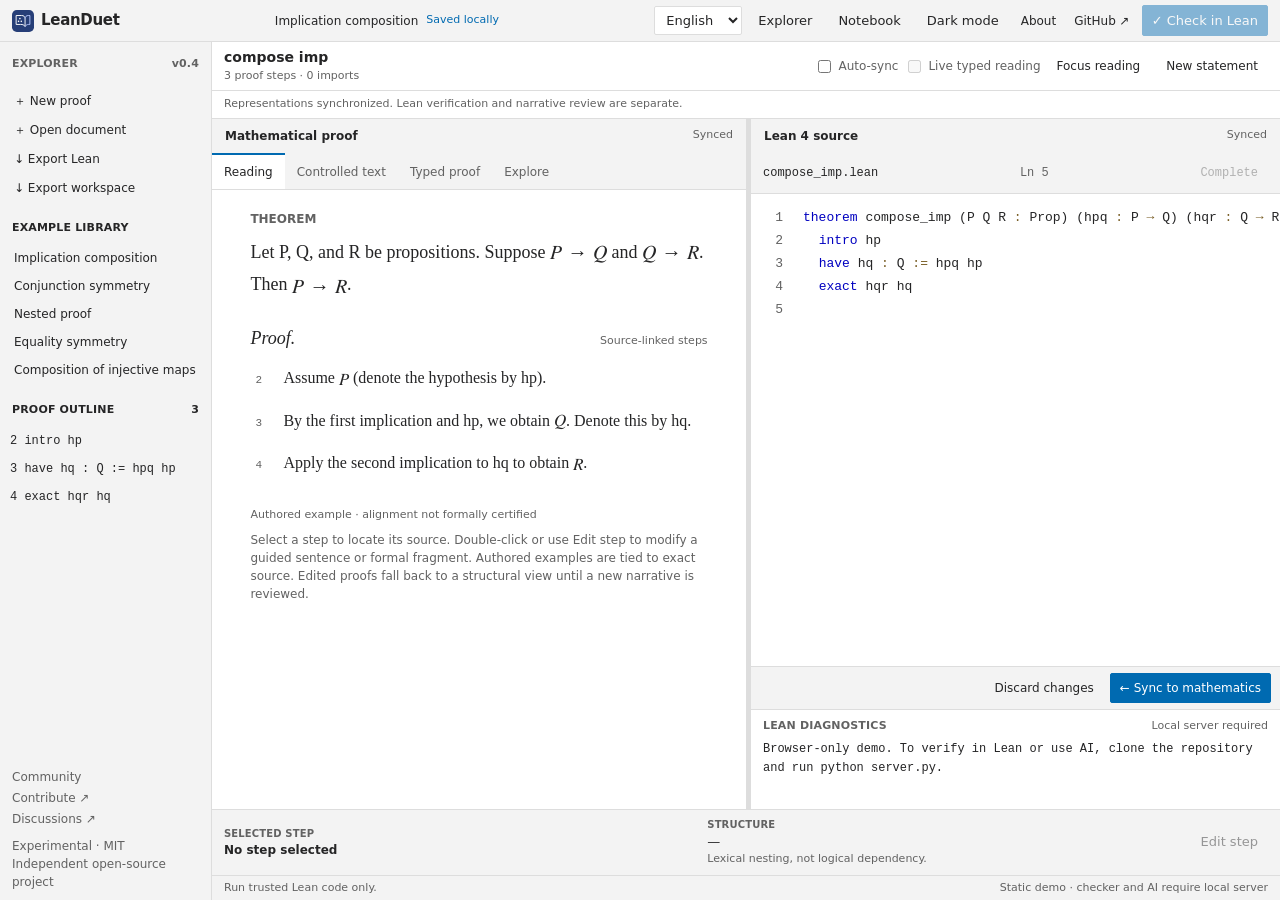
==== commit 1863b80b: "Expose interface language selector in the workbench header" ====
--- a/web/index.html
+++ b/web/index.html
@@ -1,13 +1,13 @@
 <!doctype html>
 <html lang="en" data-theme="light"><head><meta charset="utf-8"><meta name="viewport" content="width=device-width,initial-scale=1"><meta name="color-scheme" content="light dark"><title>LeanDuet — Mathematical proof workbench</title><link rel="stylesheet" href="style.css"><link rel="icon" href="logo.svg" type="image/svg+xml"></head>
-<body><header class="top"><a class="brand" href="./"><img src="logo.svg" alt="" width="34" height="34"><span>Lean<span class="accent">Duet</span></span></a><div class="topname"><span id="docname">Untitled proof</span><span class="pill" id="saveState">Local draft</span></div><div class="actions"><button id="toggleExplorer" title="Toggle explorer" aria-pressed="true">Explorer</button><button id="toggleLayout" aria-pressed="false" title="Switch editor layout">Notebook</button><button id="theme" title="Switch color theme">Dark mode</button><a class="iconlink" href="./about.html">About</a><a class="iconlink" href="https://github.com/Liangebra/leanduet" target="_blank" rel="noopener">GitHub ↗</a><button id="check" class="primary">✓ Check in Lean</button></div></header>
+<body><header class="top"><a class="brand" href="./"><img src="logo.svg" alt="" width="34" height="34"><span>Lean<span class="accent">Duet</span></span></a><div class="topname"><span id="docname">Untitled proof</span><span class="pill" id="saveState">Local draft</span></div><div class="actions"><select id="interfaceLanguage" aria-label="Interface language" title="Interface language"><option value="en">English</option><option value="zh">简体中文</option><option value="ja">日本語</option></select><button id="toggleExplorer" title="Toggle explorer" aria-pressed="true">Explorer</button><button id="toggleLayout" aria-pressed="false" title="Switch editor layout">Notebook</button><button id="theme" title="Switch color theme">Dark mode</button><a class="iconlink" href="./about.html">About</a><a class="iconlink" href="https://github.com/Liangebra/leanduet" target="_blank" rel="noopener">GitHub ↗</a><button id="check" class="primary">✓ Check in Lean</button></div></header>
 <div class="shell"><aside class="rail"><div class="rail-title">EXPLORER <span>v0.4</span></div><button class="railbtn" id="newDoc">＋ New proof</button><button class="railbtn" id="open">＋ Open document</button><button class="railbtn" id="download">↓ Export Lean</button><button class="railbtn" id="saveDoc">↓ Export workspace</button><input hidden id="file" type="file" accept=".lean,.json,text/plain,application/json"><div class="section-label">EXAMPLE LIBRARY</div><div id="examples"></div><div class="section-label">PROOF OUTLINE <span id="stepCount"></span></div><nav id="outline" aria-label="Proof outline"></nav><div class="railfoot"><a href="./community.html">Community</a><a href="https://github.com/Liangebra/leanduet/issues" target="_blank" rel="noopener">Contribute ↗</a><a href="https://github.com/Liangebra/leanduet/discussions" target="_blank" rel="noopener">Discussions ↗</a><small>Experimental · MIT<br>Independent open-source project</small></div></aside>
 <main><div class="worktop"><div><div class="eyebrow">Document</div><h1 id="theoremName">Proof</h1><p id="theoremMeta"></p></div><div class="workactions"><label class="switch"><input type="checkbox" id="auto"> Auto-sync</label><label class="switch"><input type="checkbox" id="liveNarrative"> Live typed reading</label><button id="focusMode" aria-pressed="false">Focus reading</button><button id="adopt">New statement</button></div></div>
 <div class="notice" id="notice" role="status" aria-live="polite"></div>
 <div class="panes"><section class="pane mathpane"><div class="panehead"><div><span class="eyebrow">Mathematics</span><h2>Mathematical proof</h2></div><span id="proseDirty" class="pill">Synced</span></div><div class="tabs" role="group" aria-label="Mathematics views"><button data-view="reading" aria-pressed="true">Reading</button><button data-view="prose" aria-pressed="false">Controlled text</button><button data-view="typed" aria-pressed="false">Typed proof</button><button data-view="notes" aria-pressed="false">Explore</button></div>
 <div id="readingView" class="readingView"><div class="paper"><div class="eyebrow">THEOREM</div><div id="statement" class="statement"></div><div class="proof-title">Proof. <span>Source-linked steps</span></div><div id="reading"></div><div id="narrativeStatus" class="narrativeStatus"></div></div><div id="stepEditor" class="stepEditor" hidden><label for="stepInput" id="stepLabel">Edit proof step</label><div class="stepModes"><label for="stepMode">Edit as</label><select id="stepMode"><option value="guided">Guided sentence</option><option value="formal">Lean fragment</option></select></div><input id="stepInput" type="text" spellcheck="false"><div id="stepHelp" class="hint"></div><div class="actions"><button id="cancelStep">Cancel</button><button id="applyStep" class="primary">Apply to Lean</button></div><small>A guided sentence maps to one formal fragment. It is not unrestricted natural language.</small></div><p class="hint">Select a step to locate its source. Double-click or use Edit step to modify a guided sentence or formal fragment. Authored examples are tied to exact source. Edited proofs fall back to a structural view until a new narrative is reviewed.</p></div>
 <div id="proseView" class="tabbody" hidden><textarea id="prose" aria-label="Controlled proof text" spellcheck="false"></textarea><div class="panelactions"><button id="revertProse">Discard changes</button><button id="fromProse" class="primary">Sync to Lean →</button></div></div>
-<div id="typedView" class="tabbody" hidden><div class="semanticPanel"><div class="eyebrow">ELABORATED PROOF TERM</div><p>Inspect the actual Lean term, its types, and applied declarations. This view is not based on tactic text.</p><button id="extractTerm" class="primary">Extract typed proof</button><button id="informath">Read with Informath</button><p id="typedStatus" class="hint">Local Lean required; Informath is optional.</p><div class="typedTools"><label for="typedLanguage">Narrative language</label><select id="typedLanguage"><option value="en">English</option><option value="zh">中文</option><option value="ja">日本語</option></select><button id="importLanguage">Import language</button><input id="languageFile" type="file" accept=".json,application/json" hidden><a href="https://github.com/Liangebra/leanduet/blob/main/docs/LANGUAGE_PACKS.md">Language pack format</a><button id="collapseProof">Outline</button><button id="expandProof">Expand all</button></div><p id="languageStatus" class="hint" role="status"></p><div id="typedNarrative" class="typedNarrative"></div><div id="typedTree"></div><section id="typedPatch" class="typedPatch" hidden><div class="eyebrow">TYPED LOCAL REPLACEMENT</div><p id="patchTarget"></p><label for="wordingInput">Author wording / modifiers</label><input id="wordingInput" maxlength="2000" placeholder="e.g. By the preceding observation,"><p id="wordingStatus" class="hint" role="status"></p><button id="noteGoal">Copy goal and context to exploration</button><details open class="patchScope"><summary>Local context Γ</summary><p class="hint">Direct occurrences and dependencies through local declaration types or values. These are syntactic dependencies, not logical necessity.</p><label class="scopeFilter"><input id="usedContextOnly" type="checkbox"> Show only referenced context</label><div id="patchScope"></div></details><div id="patchSuggestions" class="patchSuggestions" hidden><div class="eyebrow">TYPE-DIRECTED ALTERNATIVES</div><div id="patchChoices"></div><small>Lean identified matching local terms and single-argument applications. A choice still requires full replacement validation.</small></div><section id="witnessPair" class="witnessPair" hidden><div class="eyebrow">DEPENDENT CONSTRUCTION</div><p>Choose an object and provide evidence for the predicate at that object.</p><label for="witnessValue">Witness</label><input id="witnessValue" spellcheck="false"><label for="witnessEvidence">Evidence at the new witness</label><textarea id="witnessEvidence" spellcheck="false"></textarea><button id="buildWitness">Build existential proof</button></section><section id="ruleSearch" class="ruleSearch"><div class="eyebrow">LIBRARY RULE SEARCH</div><label for="formulaGoal">Goal formula (optional LaTeX)</label><input id="formulaGoal" spellcheck="false" placeholder="e.g. $b = a$"><p id="formulaPreview" class="hint"></p><label for="ruleIntent">Mathematical concept or exact declaration</label><input id="ruleIntent" list="ruleConcepts" placeholder="e.g. 由等式传递性，使用 hab、hbc"><datalist id="ruleConcepts"></datalist><p class="hint">Example: by transitivity of equality, using hab and hbc. Named premises must occur in the returned proof term.</p><button id="findRules">Find typed proofs</button><p id="ruleStatus" class="hint" role="status"></p><div id="ruleResults"></div></section><details id="interpretPanel" class="chainEditor"><summary>Explore interpretations</summary><p class="hint">One alternative per line: a formula, a named rule with premises, or a local application. Optional discourse markers such as “therefore” / “显然” are retained separately; unknown expressions are preserved. Local Lean checks candidates, not authorial intent.</p><textarea id="interpretText" spellcheck="false" placeholder="因此 $R$，由 g，使用 hq"></textarea><label class="switch"><input id="liveInterpret" type="checkbox"> Check alternatives as I type (local Lean, bounded)</label><button id="interpretRun">Check alternatives</button><button id="saveInterpretDraft">Keep draft in exploration</button><details id="interpretAiPanel"><summary>Optional AI interpretation of unrestricted wording</summary><p class="hint">Send the draft and selected context to your configured provider only with consent. Its suggestions are unverified and are not used until you include them.</p><button id="suggestInterpretations">Suggest alternatives (AI)</button><textarea id="aiInterpretText" spellcheck="false" aria-label="Review AI interpretation alternatives" placeholder="Review or edit the suggested lines"></textarea><label class="switch"><input id="includeAiInterpret" type="checkbox"> Include these reviewed alternatives in local checking</label><p id="aiInterpretStatus" class="hint" role="status"></p></details><p id="interpretStatus" class="hint" role="status"></p><div id="interpretResults"></div></details><details id="chainEditor" class="chainEditor"><summary>Compose a multi-step proof · 组合推理</summary><p class="hint">Each intermediate result extends the scope. Specify ordered premise names; omit the proposition to infer it with Lean, or annotate it with $LaTeX$. Use ? instead of a rule to request Lean proof search. An intermediate hole requires its proposition. Review and check the generated candidate.</p><label for="chainFormat">Input format</label><select id="chainFormat"><option value="controlled">Controlled narrative</option><option value="formula">Formula sequence (LaTeX only)</option></select><label for="chainText">Proof input</label><p class="hint">Formula sequence: enter one $formula$ per line. The last is the conclusion; earlier formulas become intermediate goals. Names such as hq : $Q$ are optional.</p><textarea id="chainText" spellcheck="false" placeholder="Establish hq | f using p&#10;Conclude | g using hq"></textarea><button id="compileChain">Compile narrative</button><button id="inferChain">Infer types in Lean</button><div id="chainBindings" class="chainBindings"></div><p id="chainStatus" class="hint" role="status"></p></details><details id="abstractPanel" class="chainEditor"><summary>Extract a lemma</summary><p class="hint">Abstract the selected proof over its dependency-closed context. Local definitions remain lets. A standalone source preview is shown only after compilation and structural comparison; the original proof is not modified.</p><button id="abstractProof">Preview checked abstraction</button><button id="factorProof" disabled>Preview factored proof</button><p id="abstractStatus" class="hint" role="status"></p><pre id="abstractOutput"></pre></details><details id="irInspector" class="chainEditor"><summary>Semantic IR · kernel judgment</summary><p class="hint">Inspect the selected Lean term, its type, all local declarations, universe levels and the elaborated formula if provided. Metadata is omitted. Scope validation is not a type checker.</p><button id="inspectIR">Inspect semantic IR</button><p id="irStatus" class="hint" role="status"></p><pre id="irOutput"></pre></details><label for="patchTerm">Replacement term in this local context</label><textarea id="patchTerm" spellcheck="false" placeholder="e.g. hq or by exact hq"></textarea><button id="checkPatch" class="primary">Check replacement</button><button id="cancelPatch">Cancel</button><p id="patchStatus" class="hint"></p><pre id="patchPreview"></pre><button id="applyPatch" disabled>Apply checked export</button><small>Generated source may change the header spelling and tactic layout. Lean checks definitional equality of the statement. The original is not changed until you apply.</small></section><pre id="informathOutput"></pre></div></div><div id="notesView" class="tabbody" hidden><div class="exploreHead"><h3>Mathematical exploration</h3><p class="hint">Write freely: questions, incomplete arguments, conjectures, counterexamples, notation of your own. No grammar or proof obligations are imposed here. Notes are local and unverified; editing them does not alter the Lean source.</p></div><label for="prompt" class="hint">Working notes</label><textarea id="prompt" aria-label="Free-form mathematical argument" placeholder="What are we trying to understand?&#10;&#10;Try an idea, formulate a conjecture, or record a counterexample."></textarea><div class="panelactions exploreActions"><button id="exportNotes">Export notes (.md)</button><button id="stageFormula" disabled>Use selected formula in goal search</button></div><p id="exploreStatus" class="hint" role="status">Optional: select a supported LaTeX formula to stage it in a selected typed goal. This never applies a proof.</p><section class="exploreLedger"><h3>Working objects</h3><p class="hint">Name provisional variables, definitions or intermediate claims, even if they are ambiguous, ill-typed or false. Keep alternative and failed attempts. References are informal, not proof dependencies.</p><div class="panelactions exploreActions"><button id="addObject">New working object</button><button id="captureObject">Capture selected notes</button></div><p id="objectStatus" class="hint" role="status"></p><div id="exploreObjects"></div></section><details class="exploreAI"><summary>Optional AI assistance</summary><p class="hint">Proposals are unverified; nothing is sent until you request it and confirm.</p><div class="panelactions"><button id="explain">Explain Lean</button><button id="propose">Propose Lean</button></div><div class="proposalbox"><div class="eyebrow">UNVERIFIED AI OUTPUT</div><pre id="proposal">No proposal yet.</pre><button id="accept" disabled>Apply proposed Lean</button><button id="useNarrative" disabled>Append explanation to notes</button></div></details></div></section><div id="splitter" class="splitter" role="separator" aria-label="Resize proof and Lean panes" aria-orientation="vertical" aria-valuemin="25" aria-valuemax="75" aria-valuenow="50" tabindex="0"></div>
+<div id="typedView" class="tabbody" hidden><div class="semanticPanel"><div class="eyebrow">ELABORATED PROOF TERM</div><p>Inspect the actual Lean term, its types, and applied declarations. This view is not based on tactic text.</p><button id="extractTerm" class="primary">Extract typed proof</button><button id="informath">Read with Informath</button><p id="typedStatus" class="hint">Local Lean required; Informath is optional.</p><div class="typedTools"><label for="typedLanguage">Narrative language</label><select id="typedLanguage"><option value="en">English</option><option value="zh">中文</option><option value="ja">日本語</option></select><button id="importLanguage">Import language</button><input id="languageFile" type="file" accept=".json,application/json" hidden><a href="https://github.com/Liangebra/leanduet/blob/main/docs/LANGUAGE_PACKS.md">Language pack format</a><label for="narrativeStyle">Reading</label><select id="narrativeStyle"><option value="detail">All occurrences</option><option value="argument">Argument structure</option></select><button id="collapseProof">Outline</button><button id="expandProof">Expand all</button></div><p id="languageStatus" class="hint" role="status"></p><div id="typedNarrative" class="typedNarrative"></div><div id="typedTree"></div><section id="typedPatch" class="typedPatch" hidden><div class="eyebrow">TYPED LOCAL REPLACEMENT</div><p id="patchTarget"></p><label for="wordingInput">Author wording / modifiers</label><input id="wordingInput" maxlength="2000" placeholder="e.g. By the preceding observation,"><p id="wordingStatus" class="hint" role="status"></p><button id="noteGoal">Copy goal and context to exploration</button><details open class="patchScope"><summary>Local context Γ</summary><p class="hint">Direct occurrences and dependencies through local declaration types or values. These are syntactic dependencies, not logical necessity.</p><label class="scopeFilter"><input id="usedContextOnly" type="checkbox"> Show only referenced context</label><div id="patchScope"></div></details><div id="patchSuggestions" class="patchSuggestions" hidden><div class="eyebrow">TYPE-DIRECTED ALTERNATIVES</div><div id="patchChoices"></div><small>Lean identified matching local terms and single-argument applications. A choice still requires full replacement validation.</small></div><section id="witnessPair" class="witnessPair" hidden><div class="eyebrow">DEPENDENT CONSTRUCTION</div><p>Choose an object and provide evidence for the predicate at that object.</p><label for="witnessValue">Witness</label><input id="witnessValue" spellcheck="false"><label for="witnessEvidence">Evidence at the new witness</label><textarea id="witnessEvidence" spellcheck="false"></textarea><button id="buildWitness">Build existential proof</button></section><section id="ruleSearch" class="ruleSearch"><div class="eyebrow">LIBRARY RULE SEARCH</div><label for="formulaGoal">Goal formula (optional LaTeX)</label><input id="formulaGoal" spellcheck="false" placeholder="e.g. $b = a$"><p id="formulaPreview" class="hint"></p><label for="ruleIntent">Mathematical concept or exact declaration</label><input id="ruleIntent" list="ruleConcepts" placeholder="e.g. 由等式传递性，使用 hab、hbc"><datalist id="ruleConcepts"></datalist><p class="hint">Example: by transitivity of equality, using hab and hbc. Named premises must occur in the returned proof term.</p><button id="findRules">Find typed proofs</button><p id="ruleStatus" class="hint" role="status"></p><div id="ruleResults"></div></section><details id="interpretPanel" class="chainEditor"><summary>Explore interpretations</summary><p class="hint">One alternative per line: a formula, a named rule with premises, or a local application. Optional discourse markers such as “therefore” / “显然” are retained separately; unknown expressions are preserved. Local Lean checks candidates, not authorial intent.</p><textarea id="interpretText" spellcheck="false" placeholder="因此 $R$，由 g，使用 hq"></textarea><label class="switch"><input id="liveInterpret" type="checkbox"> Check alternatives as I type (local Lean, bounded)</label><button id="interpretRun">Check alternatives</button><button id="saveInterpretDraft">Keep draft in exploration</button><details id="interpretAiPanel"><summary>Optional AI interpretation of unrestricted wording</summary><p class="hint">Send the draft and selected context to your configured provider only with consent. Its suggestions are unverified and are not used until you include them.</p><button id="suggestInterpretations">Suggest alternatives (AI)</button><textarea id="aiInterpretText" spellcheck="false" aria-label="Review AI interpretation alternatives" placeholder="Review or edit the suggested lines"></textarea><label class="switch"><input id="includeAiInterpret" type="checkbox"> Include these reviewed alternatives in local checking</label><p id="aiInterpretStatus" class="hint" role="status"></p></details><p id="interpretStatus" class="hint" role="status"></p><div id="interpretResults"></div></details><details id="chainEditor" class="chainEditor"><summary>Compose a multi-step proof · 组合推理</summary><p class="hint">Each intermediate result extends the scope. Specify ordered premise names; omit the proposition to infer it with Lean, or annotate it with $LaTeX$. Use ? instead of a rule to request Lean proof search. An intermediate hole requires its proposition. Review and check the generated candidate.</p><label for="chainFormat">Input format</label><select id="chainFormat"><option value="controlled">Controlled narrative</option><option value="formula">Formula sequence (LaTeX only)</option><option value="natural">Mathematical prose draft</option></select><label for="chainText">Proof input</label><p class="hint">Formula sequence: enter one $formula$ per line. The last is the conclusion; earlier formulas become intermediate goals. Names such as hq : $Q$ are optional.</p><textarea id="chainText" spellcheck="false" placeholder="Establish hq | f using p&#10;Conclude | g using hq"></textarea><div id="draftTranslation" aria-live="polite"></div><button id="compileChain">Stage translation</button><button id="inferChain">Infer types in Lean</button><div id="chainBindings" class="chainBindings"></div><p id="chainStatus" class="hint" role="status"></p></details><details id="abstractPanel" class="chainEditor"><summary>Extract a lemma</summary><p class="hint">Abstract the selected proof over its dependency-closed context. Local definitions remain lets. A standalone source preview is shown only after compilation and structural comparison; the original proof is not modified.</p><button id="abstractProof">Preview checked abstraction</button><button id="factorProof" disabled>Preview factored proof</button><p id="abstractStatus" class="hint" role="status"></p><pre id="abstractOutput"></pre></details><details id="irInspector" class="chainEditor"><summary>Semantic IR · kernel judgment</summary><p class="hint">Inspect the selected Lean term, its type, all local declarations, universe levels and the elaborated formula if provided. Metadata is omitted. Scope validation is not a type checker.</p><button id="inspectIR">Inspect semantic IR</button><p id="irStatus" class="hint" role="status"></p><pre id="irOutput"></pre></details><label for="patchTerm">Replacement term in this local context</label><textarea id="patchTerm" spellcheck="false" placeholder="e.g. hq or by exact hq"></textarea><button id="checkPatch" class="primary">Check replacement</button><button id="cancelPatch">Cancel</button><p id="patchStatus" class="hint"></p><pre id="patchPreview"></pre><button id="applyPatch" disabled>Apply checked export</button><small>Generated source may change the header spelling and tactic layout. Lean checks definitional equality of the statement. The original is not changed until you apply.</small></section><pre id="informathOutput"></pre></div></div><div id="notesView" class="tabbody" hidden><div class="exploreHead"><h3>Mathematical exploration</h3><p class="hint">Write freely: questions, incomplete arguments, conjectures, counterexamples, notation of your own. No grammar or proof obligations are imposed here. Notes are local and unverified; editing them does not alter the Lean source.</p></div><label for="prompt" class="hint">Working notes</label><textarea id="prompt" aria-label="Free-form mathematical argument" placeholder="What are we trying to understand?&#10;&#10;Try an idea, formulate a conjecture, or record a counterexample."></textarea><div class="panelactions exploreActions"><button id="exportNotes">Export notes (.md)</button><button id="stageFormula" disabled>Use selected formula in goal search</button></div><p id="exploreStatus" class="hint" role="status">Optional: select a supported LaTeX formula to stage it in a selected typed goal. This never applies a proof.</p><details id="offlineTranslator" class="exploreAI"><summary>Translate a proof draft · offline</summary><p class="hint">Optional scope names identify objects already introduced elsewhere. Translation creates a candidate fragment, not a checked theorem. No server or AI required.</p><label for="offlineScope">Context names (space separated)</label><input id="offlineScope" placeholder="P Q R f g p" maxlength="2000"><label for="offlineDraft">Mathematical draft</label><textarea id="offlineDraft" spellcheck="false" maxlength="12000" placeholder="建立 hq : $Q$，由 f，使用 p&#10;因此 $R$，由 g，使用 hq"></textarea><div class="panelactions exploreActions"><button id="copyNotesToDraft">Use selected notes</button><button id="saveDraftFragment" disabled>Export Lean fragment</button></div><div id="offlineResult" aria-live="polite"></div></details><section class="exploreLedger"><h3>Working objects</h3><p class="hint">Name provisional variables, definitions or intermediate claims, even if they are ambiguous, ill-typed or false. Keep alternative and failed attempts. References are informal, not proof dependencies.</p><div class="panelactions exploreActions"><button id="addObject">New working object</button><button id="captureObject">Capture selected notes</button></div><p id="objectStatus" class="hint" role="status"></p><div id="exploreObjects"></div></section><details class="exploreAI"><summary>Optional AI assistance</summary><p class="hint">Proposals are unverified; nothing is sent until you request it and confirm.</p><div class="panelactions"><button id="explain">Explain Lean</button><button id="propose">Propose Lean</button></div><div class="proposalbox"><div class="eyebrow">UNVERIFIED AI OUTPUT</div><pre id="proposal">No proposal yet.</pre><button id="accept" disabled>Apply proposed Lean</button><button id="useNarrative" disabled>Append explanation to notes</button></div></details></div></section><div id="splitter" class="splitter" role="separator" aria-label="Resize proof and Lean panes" aria-orientation="vertical" aria-valuemin="25" aria-valuemax="75" aria-valuenow="50" tabindex="0"></div>
 <section class="pane codepane"><div class="panehead"><div><span class="eyebrow">Lean</span><h2>Lean 4 source</h2></div><span id="leanDirty" class="pill">Synced</span></div><div class="codebar"><span id="codeFilename">proof.lean</span><span id="cursor">Ln 1</span><button id="completeLean" title="Lean completion (Ctrl+Space)">Complete</button></div><div class="codewrap"><pre id="gutter" aria-hidden="true"></pre><div class="editorSurface"><pre id="highlight" aria-hidden="true"></pre><textarea id="lean" aria-label="Lean source code" spellcheck="false" wrap="off"></textarea></div></div><div id="completionPanel" class="completionPanel" hidden><div class="diaghead"><strong>Lean completion</strong><button id="closeCompletion">Close</button></div><p id="completionStatus" class="hint" role="status"></p><div id="completionItems"></div></div><div class="panelactions"><button id="revertLean">Discard changes</button><button id="fromLean" class="primary">← Sync to mathematics</button></div><div class="diagnostics"><div class="diaghead"><span class="eyebrow">LEAN DIAGNOSTICS</span><span class="pill" id="verifyState">Not checked</span></div><pre id="output" aria-live="polite"></pre></div></section></div>
 <div class="inspector"><div><span class="eyebrow">SELECTED STEP</span><strong id="inspectName">No step selected</strong><code id="inspectCode"></code></div><div><span class="eyebrow">STRUCTURE</span><span id="inspectParent">—</span><small>Lexical nesting, not logical dependency.</small></div><button id="editStep" disabled>Edit step</button></div>
 <footer><span>Run trusted Lean code only.</span><span id="envState">Checking environment…</span></footer></main></div>
--- a/web/style.css
+++ b/web/style.css
@@ -90,3 +90,9 @@
 #interpretText{min-height:96px}#interpretResults .ruleResult{overflow-wrap:anywhere}.workactions{flex-wrap:wrap}
 
 .authorWording{font-style:italic;color:var(--muted);white-space:pre-wrap;overflow-wrap:anywhere}.authorWording::before{content:'〔'}.authorWording::after{content:'〕 '}
+
+.staleReading{opacity:.5;pointer-events:none}.staleReading button{visibility:hidden}
+
+.narrativePremises{display:flex;align-items:baseline;flex-wrap:wrap;gap:5px;margin:4px 0 2px;font-size:12px;color:var(--muted)}.premiseRef{border-bottom:1px solid var(--line);padding:1px 4px;font-family:var(--mono);overflow-wrap:anywhere}.inferenceNumber{color:var(--muted);font-variant-numeric:tabular-nums}
+
+#offlineTranslator input,#offlineTranslator textarea{display:block;width:100%;min-width:0;margin:5px 0 10px}#offlineTranslator textarea{min-height:100px}#offlineResult pre{white-space:pre-wrap;overflow-wrap:anywhere}
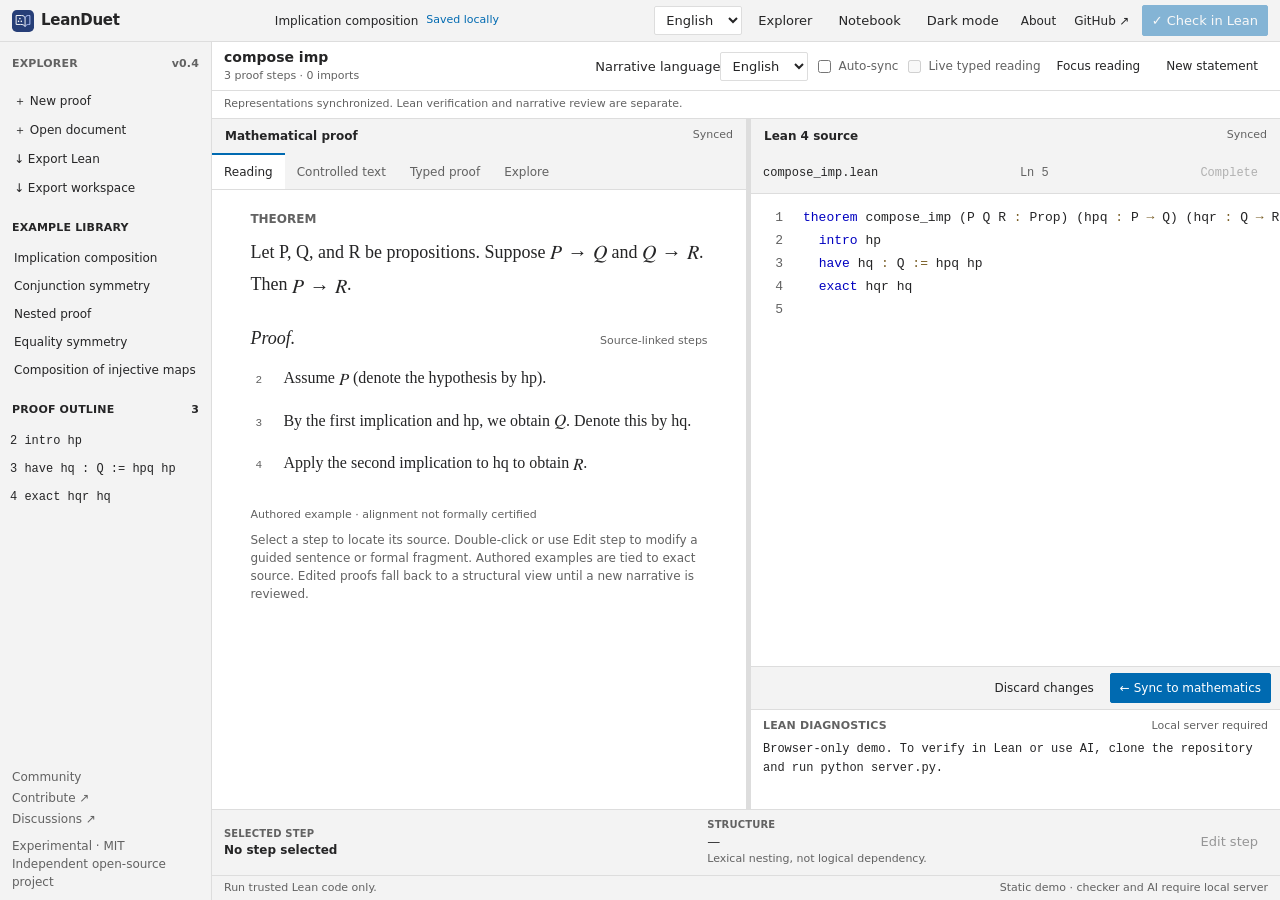
==== commit 3332f512: "Keep the proof language selector available across all mathematics views" ====
--- a/web/index.html
+++ b/web/index.html
@@ -2,12 +2,12 @@
 <html lang="en" data-theme="light"><head><meta charset="utf-8"><meta name="viewport" content="width=device-width,initial-scale=1"><meta name="color-scheme" content="light dark"><title>LeanDuet — Mathematical proof workbench</title><link rel="stylesheet" href="style.css"><link rel="icon" href="logo.svg" type="image/svg+xml"></head>
 <body><header class="top"><a class="brand" href="./"><img src="logo.svg" alt="" width="34" height="34"><span>Lean<span class="accent">Duet</span></span></a><div class="topname"><span id="docname">Untitled proof</span><span class="pill" id="saveState">Local draft</span></div><div class="actions"><select id="interfaceLanguage" aria-label="Interface language" title="Interface language"><option value="en">English</option><option value="zh">简体中文</option><option value="ja">日本語</option></select><button id="toggleExplorer" title="Toggle explorer" aria-pressed="true">Explorer</button><button id="toggleLayout" aria-pressed="false" title="Switch editor layout">Notebook</button><button id="theme" title="Switch color theme">Dark mode</button><a class="iconlink" href="./about.html">About</a><a class="iconlink" href="https://github.com/Liangebra/leanduet" target="_blank" rel="noopener">GitHub ↗</a><button id="check" class="primary">✓ Check in Lean</button></div></header>
 <div class="shell"><aside class="rail"><div class="rail-title">EXPLORER <span>v0.4</span></div><button class="railbtn" id="newDoc">＋ New proof</button><button class="railbtn" id="open">＋ Open document</button><button class="railbtn" id="download">↓ Export Lean</button><button class="railbtn" id="saveDoc">↓ Export workspace</button><input hidden id="file" type="file" accept=".lean,.json,text/plain,application/json"><div class="section-label">EXAMPLE LIBRARY</div><div id="examples"></div><div class="section-label">PROOF OUTLINE <span id="stepCount"></span></div><nav id="outline" aria-label="Proof outline"></nav><div class="railfoot"><a href="./community.html">Community</a><a href="https://github.com/Liangebra/leanduet/issues" target="_blank" rel="noopener">Contribute ↗</a><a href="https://github.com/Liangebra/leanduet/discussions" target="_blank" rel="noopener">Discussions ↗</a><small>Experimental · MIT<br>Independent open-source project</small></div></aside>
-<main><div class="worktop"><div><div class="eyebrow">Document</div><h1 id="theoremName">Proof</h1><p id="theoremMeta"></p></div><div class="workactions"><label class="switch"><input type="checkbox" id="auto"> Auto-sync</label><label class="switch"><input type="checkbox" id="liveNarrative"> Live typed reading</label><button id="focusMode" aria-pressed="false">Focus reading</button><button id="adopt">New statement</button></div></div>
+<main><div class="worktop"><div><div class="eyebrow">Document</div><h1 id="theoremName">Proof</h1><p id="theoremMeta"></p></div><div class="workactions"><div class="narrative-language"><label for="typedLanguage">Narrative language</label><select id="typedLanguage"><option value="en">English</option><option value="zh">中文</option><option value="ja">日本語</option></select></div><label class="switch"><input type="checkbox" id="auto"> Auto-sync</label><label class="switch"><input type="checkbox" id="liveNarrative"> Live typed reading</label><button id="focusMode" aria-pressed="false">Focus reading</button><button id="adopt">New statement</button></div></div>
 <div class="notice" id="notice" role="status" aria-live="polite"></div>
 <div class="panes"><section class="pane mathpane"><div class="panehead"><div><span class="eyebrow">Mathematics</span><h2>Mathematical proof</h2></div><span id="proseDirty" class="pill">Synced</span></div><div class="tabs" role="group" aria-label="Mathematics views"><button data-view="reading" aria-pressed="true">Reading</button><button data-view="prose" aria-pressed="false">Controlled text</button><button data-view="typed" aria-pressed="false">Typed proof</button><button data-view="notes" aria-pressed="false">Explore</button></div>
 <div id="readingView" class="readingView"><div class="paper"><div class="eyebrow">THEOREM</div><div id="statement" class="statement"></div><div class="proof-title">Proof. <span>Source-linked steps</span></div><div id="reading"></div><div id="narrativeStatus" class="narrativeStatus"></div></div><div id="stepEditor" class="stepEditor" hidden><label for="stepInput" id="stepLabel">Edit proof step</label><div class="stepModes"><label for="stepMode">Edit as</label><select id="stepMode"><option value="guided">Guided sentence</option><option value="formal">Lean fragment</option></select></div><input id="stepInput" type="text" spellcheck="false"><div id="stepHelp" class="hint"></div><div class="actions"><button id="cancelStep">Cancel</button><button id="applyStep" class="primary">Apply to Lean</button></div><small>A guided sentence maps to one formal fragment. It is not unrestricted natural language.</small></div><p class="hint">Select a step to locate its source. Double-click or use Edit step to modify a guided sentence or formal fragment. Authored examples are tied to exact source. Edited proofs fall back to a structural view until a new narrative is reviewed.</p></div>
 <div id="proseView" class="tabbody" hidden><textarea id="prose" aria-label="Controlled proof text" spellcheck="false"></textarea><div class="panelactions"><button id="revertProse">Discard changes</button><button id="fromProse" class="primary">Sync to Lean →</button></div></div>
-<div id="typedView" class="tabbody" hidden><div class="semanticPanel"><div class="eyebrow">ELABORATED PROOF TERM</div><p>Inspect the actual Lean term, its types, and applied declarations. This view is not based on tactic text.</p><button id="extractTerm" class="primary">Extract typed proof</button><button id="informath">Read with Informath</button><p id="typedStatus" class="hint">Local Lean required; Informath is optional.</p><div class="typedTools"><label for="typedLanguage">Narrative language</label><select id="typedLanguage"><option value="en">English</option><option value="zh">中文</option><option value="ja">日本語</option></select><button id="importLanguage">Import language</button><input id="languageFile" type="file" accept=".json,application/json" hidden><a href="https://github.com/Liangebra/leanduet/blob/main/docs/LANGUAGE_PACKS.md">Language pack format</a><label for="narrativeStyle">Reading</label><select id="narrativeStyle"><option value="detail">All occurrences</option><option value="argument">Argument structure</option></select><button id="collapseProof">Outline</button><button id="expandProof">Expand all</button></div><p id="languageStatus" class="hint" role="status"></p><div id="typedNarrative" class="typedNarrative"></div><div id="typedTree"></div><section id="typedPatch" class="typedPatch" hidden><div class="eyebrow">TYPED LOCAL REPLACEMENT</div><p id="patchTarget"></p><label for="wordingInput">Author wording / modifiers</label><input id="wordingInput" maxlength="2000" placeholder="e.g. By the preceding observation,"><p id="wordingStatus" class="hint" role="status"></p><button id="noteGoal">Copy goal and context to exploration</button><details open class="patchScope"><summary>Local context Γ</summary><p class="hint">Direct occurrences and dependencies through local declaration types or values. These are syntactic dependencies, not logical necessity.</p><label class="scopeFilter"><input id="usedContextOnly" type="checkbox"> Show only referenced context</label><div id="patchScope"></div></details><div id="patchSuggestions" class="patchSuggestions" hidden><div class="eyebrow">TYPE-DIRECTED ALTERNATIVES</div><div id="patchChoices"></div><small>Lean identified matching local terms and single-argument applications. A choice still requires full replacement validation.</small></div><section id="witnessPair" class="witnessPair" hidden><div class="eyebrow">DEPENDENT CONSTRUCTION</div><p>Choose an object and provide evidence for the predicate at that object.</p><label for="witnessValue">Witness</label><input id="witnessValue" spellcheck="false"><label for="witnessEvidence">Evidence at the new witness</label><textarea id="witnessEvidence" spellcheck="false"></textarea><button id="buildWitness">Build existential proof</button></section><section id="ruleSearch" class="ruleSearch"><div class="eyebrow">LIBRARY RULE SEARCH</div><label for="formulaGoal">Goal formula (optional LaTeX)</label><input id="formulaGoal" spellcheck="false" placeholder="e.g. $b = a$"><p id="formulaPreview" class="hint"></p><label for="ruleIntent">Mathematical concept or exact declaration</label><input id="ruleIntent" list="ruleConcepts" placeholder="e.g. 由等式传递性，使用 hab、hbc"><datalist id="ruleConcepts"></datalist><p class="hint">Example: by transitivity of equality, using hab and hbc. Named premises must occur in the returned proof term.</p><button id="findRules">Find typed proofs</button><p id="ruleStatus" class="hint" role="status"></p><div id="ruleResults"></div></section><details id="interpretPanel" class="chainEditor"><summary>Explore interpretations</summary><p class="hint">One alternative per line: a formula, a named rule with premises, or a local application. Optional discourse markers such as “therefore” / “显然” are retained separately; unknown expressions are preserved. Local Lean checks candidates, not authorial intent.</p><textarea id="interpretText" spellcheck="false" placeholder="因此 $R$，由 g，使用 hq"></textarea><label class="switch"><input id="liveInterpret" type="checkbox"> Check alternatives as I type (local Lean, bounded)</label><button id="interpretRun">Check alternatives</button><button id="saveInterpretDraft">Keep draft in exploration</button><details id="interpretAiPanel"><summary>Optional AI interpretation of unrestricted wording</summary><p class="hint">Send the draft and selected context to your configured provider only with consent. Its suggestions are unverified and are not used until you include them.</p><button id="suggestInterpretations">Suggest alternatives (AI)</button><textarea id="aiInterpretText" spellcheck="false" aria-label="Review AI interpretation alternatives" placeholder="Review or edit the suggested lines"></textarea><label class="switch"><input id="includeAiInterpret" type="checkbox"> Include these reviewed alternatives in local checking</label><p id="aiInterpretStatus" class="hint" role="status"></p></details><p id="interpretStatus" class="hint" role="status"></p><div id="interpretResults"></div></details><details id="chainEditor" class="chainEditor"><summary>Compose a multi-step proof · 组合推理</summary><p class="hint">Each intermediate result extends the scope. Specify ordered premise names; omit the proposition to infer it with Lean, or annotate it with $LaTeX$. Use ? instead of a rule to request Lean proof search. An intermediate hole requires its proposition. Review and check the generated candidate.</p><label for="chainFormat">Input format</label><select id="chainFormat"><option value="controlled">Controlled narrative</option><option value="formula">Formula sequence (LaTeX only)</option><option value="natural">Mathematical prose draft</option></select><label for="chainText">Proof input</label><p class="hint">Formula sequence: enter one $formula$ per line. The last is the conclusion; earlier formulas become intermediate goals. Names such as hq : $Q$ are optional.</p><textarea id="chainText" spellcheck="false" placeholder="Establish hq | f using p&#10;Conclude | g using hq"></textarea><div id="draftTranslation" aria-live="polite"></div><button id="compileChain">Stage translation</button><button id="inferChain">Infer types in Lean</button><div id="chainBindings" class="chainBindings"></div><p id="chainStatus" class="hint" role="status"></p></details><details id="abstractPanel" class="chainEditor"><summary>Extract a lemma</summary><p class="hint">Abstract the selected proof over its dependency-closed context. Local definitions remain lets. A standalone source preview is shown only after compilation and structural comparison; the original proof is not modified.</p><button id="abstractProof">Preview checked abstraction</button><button id="factorProof" disabled>Preview factored proof</button><p id="abstractStatus" class="hint" role="status"></p><pre id="abstractOutput"></pre></details><details id="irInspector" class="chainEditor"><summary>Semantic IR · kernel judgment</summary><p class="hint">Inspect the selected Lean term, its type, all local declarations, universe levels and the elaborated formula if provided. Metadata is omitted. Scope validation is not a type checker.</p><button id="inspectIR">Inspect semantic IR</button><p id="irStatus" class="hint" role="status"></p><pre id="irOutput"></pre></details><label for="patchTerm">Replacement term in this local context</label><textarea id="patchTerm" spellcheck="false" placeholder="e.g. hq or by exact hq"></textarea><button id="checkPatch" class="primary">Check replacement</button><button id="cancelPatch">Cancel</button><p id="patchStatus" class="hint"></p><pre id="patchPreview"></pre><button id="applyPatch" disabled>Apply checked export</button><small>Generated source may change the header spelling and tactic layout. Lean checks definitional equality of the statement. The original is not changed until you apply.</small></section><pre id="informathOutput"></pre></div></div><div id="notesView" class="tabbody" hidden><div class="exploreHead"><h3>Mathematical exploration</h3><p class="hint">Write freely: questions, incomplete arguments, conjectures, counterexamples, notation of your own. No grammar or proof obligations are imposed here. Notes are local and unverified; editing them does not alter the Lean source.</p></div><label for="prompt" class="hint">Working notes</label><textarea id="prompt" aria-label="Free-form mathematical argument" placeholder="What are we trying to understand?&#10;&#10;Try an idea, formulate a conjecture, or record a counterexample."></textarea><div class="panelactions exploreActions"><button id="exportNotes">Export notes (.md)</button><button id="stageFormula" disabled>Use selected formula in goal search</button></div><p id="exploreStatus" class="hint" role="status">Optional: select a supported LaTeX formula to stage it in a selected typed goal. This never applies a proof.</p><details id="offlineTranslator" class="exploreAI"><summary>Translate a proof draft · offline</summary><p class="hint">Optional scope names identify objects already introduced elsewhere. Translation creates a candidate fragment, not a checked theorem. No server or AI required.</p><label for="offlineScope">Context names (space separated)</label><input id="offlineScope" placeholder="P Q R f g p" maxlength="2000"><label for="offlineDraft">Mathematical draft</label><textarea id="offlineDraft" spellcheck="false" maxlength="12000" placeholder="建立 hq : $Q$，由 f，使用 p&#10;因此 $R$，由 g，使用 hq"></textarea><div class="panelactions exploreActions"><button id="copyNotesToDraft">Use selected notes</button><button id="saveDraftFragment" disabled>Export Lean fragment</button></div><div id="offlineResult" aria-live="polite"></div></details><section class="exploreLedger"><h3>Working objects</h3><p class="hint">Name provisional variables, definitions or intermediate claims, even if they are ambiguous, ill-typed or false. Keep alternative and failed attempts. References are informal, not proof dependencies.</p><div class="panelactions exploreActions"><button id="addObject">New working object</button><button id="captureObject">Capture selected notes</button></div><p id="objectStatus" class="hint" role="status"></p><div id="exploreObjects"></div></section><details class="exploreAI"><summary>Optional AI assistance</summary><p class="hint">Proposals are unverified; nothing is sent until you request it and confirm.</p><div class="panelactions"><button id="explain">Explain Lean</button><button id="propose">Propose Lean</button></div><div class="proposalbox"><div class="eyebrow">UNVERIFIED AI OUTPUT</div><pre id="proposal">No proposal yet.</pre><button id="accept" disabled>Apply proposed Lean</button><button id="useNarrative" disabled>Append explanation to notes</button></div></details></div></section><div id="splitter" class="splitter" role="separator" aria-label="Resize proof and Lean panes" aria-orientation="vertical" aria-valuemin="25" aria-valuemax="75" aria-valuenow="50" tabindex="0"></div>
+<div id="typedView" class="tabbody" hidden><div class="semanticPanel"><div class="eyebrow">ELABORATED PROOF TERM</div><p>Inspect the actual Lean term, its types, and applied declarations. This view is not based on tactic text.</p><button id="extractTerm" class="primary">Extract typed proof</button><button id="informath">Read with Informath</button><p id="typedStatus" class="hint">Local Lean required; Informath is optional.</p><div class="typedTools"><button id="importLanguage">Import language</button><input id="languageFile" type="file" accept=".json,application/json" hidden><a href="https://github.com/Liangebra/leanduet/blob/main/docs/LANGUAGE_PACKS.md">Language pack format</a><label for="narrativeStyle">Reading</label><select id="narrativeStyle"><option value="detail">All occurrences</option><option value="argument">Argument structure</option></select><button id="collapseProof">Outline</button><button id="expandProof">Expand all</button></div><p id="languageStatus" class="hint" role="status"></p><div id="typedNarrative" class="typedNarrative"></div><div id="typedTree"></div><section id="typedPatch" class="typedPatch" hidden><div class="eyebrow">TYPED LOCAL REPLACEMENT</div><p id="patchTarget"></p><label for="wordingInput">Author wording / modifiers</label><input id="wordingInput" maxlength="2000" placeholder="e.g. By the preceding observation,"><p id="wordingStatus" class="hint" role="status"></p><button id="noteGoal">Copy goal and context to exploration</button><details open class="patchScope"><summary>Local context Γ</summary><p class="hint">Direct occurrences and dependencies through local declaration types or values. These are syntactic dependencies, not logical necessity.</p><label class="scopeFilter"><input id="usedContextOnly" type="checkbox"> Show only referenced context</label><div id="patchScope"></div></details><div id="patchSuggestions" class="patchSuggestions" hidden><div class="eyebrow">TYPE-DIRECTED ALTERNATIVES</div><div id="patchChoices"></div><small>Lean identified matching local terms and single-argument applications. A choice still requires full replacement validation.</small></div><section id="witnessPair" class="witnessPair" hidden><div class="eyebrow">DEPENDENT CONSTRUCTION</div><p>Choose an object and provide evidence for the predicate at that object.</p><label for="witnessValue">Witness</label><input id="witnessValue" spellcheck="false"><label for="witnessEvidence">Evidence at the new witness</label><textarea id="witnessEvidence" spellcheck="false"></textarea><button id="buildWitness">Build existential proof</button></section><section id="ruleSearch" class="ruleSearch"><div class="eyebrow">LIBRARY RULE SEARCH</div><label for="formulaGoal">Goal formula (optional LaTeX)</label><input id="formulaGoal" spellcheck="false" placeholder="e.g. $b = a$"><p id="formulaPreview" class="hint"></p><label for="ruleIntent">Mathematical concept or exact declaration</label><input id="ruleIntent" list="ruleConcepts" placeholder="e.g. 由等式传递性，使用 hab、hbc"><datalist id="ruleConcepts"></datalist><p class="hint">Example: by transitivity of equality, using hab and hbc. Named premises must occur in the returned proof term.</p><button id="findRules">Find typed proofs</button><p id="ruleStatus" class="hint" role="status"></p><div id="ruleResults"></div></section><details id="interpretPanel" class="chainEditor"><summary>Explore interpretations</summary><p class="hint">One alternative per line: a formula, a named rule with premises, or a local application. Optional discourse markers such as “therefore” / “显然” are retained separately; unknown expressions are preserved. Local Lean checks candidates, not authorial intent.</p><textarea id="interpretText" spellcheck="false" placeholder="因此 $R$，由 g，使用 hq"></textarea><label class="switch"><input id="liveInterpret" type="checkbox"> Check alternatives as I type (local Lean, bounded)</label><button id="interpretRun">Check alternatives</button><button id="saveInterpretDraft">Keep draft in exploration</button><details id="interpretAiPanel"><summary>Optional AI interpretation of unrestricted wording</summary><p class="hint">Send the draft and selected context to your configured provider only with consent. Its suggestions are unverified and are not used until you include them.</p><button id="suggestInterpretations">Suggest alternatives (AI)</button><textarea id="aiInterpretText" spellcheck="false" aria-label="Review AI interpretation alternatives" placeholder="Review or edit the suggested lines"></textarea><label class="switch"><input id="includeAiInterpret" type="checkbox"> Include these reviewed alternatives in local checking</label><p id="aiInterpretStatus" class="hint" role="status"></p></details><p id="interpretStatus" class="hint" role="status"></p><div id="interpretResults"></div></details><details id="chainEditor" class="chainEditor"><summary>Compose a multi-step proof · 组合推理</summary><p class="hint">Each intermediate result extends the scope. Specify ordered premise names; omit the proposition to infer it with Lean, or annotate it with $LaTeX$. Use ? instead of a rule to request Lean proof search. An intermediate hole requires its proposition. Review and check the generated candidate.</p><label for="chainFormat">Input format</label><select id="chainFormat"><option value="controlled">Controlled narrative</option><option value="formula">Formula sequence (LaTeX only)</option><option value="natural">Mathematical prose draft</option></select><label for="chainText">Proof input</label><p class="hint">Formula sequence: enter one $formula$ per line. The last is the conclusion; earlier formulas become intermediate goals. Names such as hq : $Q$ are optional.</p><textarea id="chainText" spellcheck="false" placeholder="Establish hq | f using p&#10;Conclude | g using hq"></textarea><div id="draftTranslation" aria-live="polite"></div><button id="compileChain">Stage translation</button><button id="inferChain">Infer types in Lean</button><div id="chainBindings" class="chainBindings"></div><p id="chainStatus" class="hint" role="status"></p></details><details id="abstractPanel" class="chainEditor"><summary>Extract a lemma</summary><p class="hint">Abstract the selected proof over its dependency-closed context. Local definitions remain lets. A standalone source preview is shown only after compilation and structural comparison; the original proof is not modified.</p><button id="abstractProof">Preview checked abstraction</button><button id="factorProof" disabled>Preview factored proof</button><p id="abstractStatus" class="hint" role="status"></p><pre id="abstractOutput"></pre></details><details id="irInspector" class="chainEditor"><summary>Semantic IR · kernel judgment</summary><p class="hint">Inspect the selected Lean term, its type, all local declarations, universe levels and the elaborated formula if provided. Metadata is omitted. Scope validation is not a type checker.</p><button id="inspectIR">Inspect semantic IR</button><p id="irStatus" class="hint" role="status"></p><pre id="irOutput"></pre></details><label for="patchTerm">Replacement term in this local context</label><textarea id="patchTerm" spellcheck="false" placeholder="e.g. hq or by exact hq"></textarea><button id="checkPatch" class="primary">Check replacement</button><button id="cancelPatch">Cancel</button><p id="patchStatus" class="hint"></p><pre id="patchPreview"></pre><button id="applyPatch" disabled>Apply checked export</button><small>Generated source may change the header spelling and tactic layout. Lean checks definitional equality of the statement. The original is not changed until you apply.</small></section><pre id="informathOutput"></pre></div></div><div id="notesView" class="tabbody" hidden><div class="exploreHead"><h3>Mathematical exploration</h3><p class="hint">Write freely: questions, incomplete arguments, conjectures, counterexamples, notation of your own. No grammar or proof obligations are imposed here. Notes are local and unverified; editing them does not alter the Lean source.</p></div><label for="prompt" class="hint">Working notes</label><textarea id="prompt" aria-label="Free-form mathematical argument" placeholder="What are we trying to understand?&#10;&#10;Try an idea, formulate a conjecture, or record a counterexample."></textarea><div class="panelactions exploreActions"><button id="exportNotes">Export notes (.md)</button><button id="stageFormula" disabled>Use selected formula in goal search</button></div><p id="exploreStatus" class="hint" role="status">Optional: select a supported LaTeX formula to stage it in a selected typed goal. This never applies a proof.</p><details id="offlineTranslator" class="exploreAI"><summary>Translate a proof draft · offline</summary><p class="hint">Optional scope names identify objects already introduced elsewhere. Translation creates a candidate fragment, not a checked theorem. No server or AI required.</p><label for="offlineScope">Context names (space separated)</label><input id="offlineScope" placeholder="P Q R f g p" maxlength="2000"><label for="offlineDraft">Mathematical draft</label><textarea id="offlineDraft" spellcheck="false" maxlength="12000" placeholder="建立 hq : $Q$，由 f，使用 p&#10;因此 $R$，由 g，使用 hq"></textarea><div class="panelactions exploreActions"><button id="copyNotesToDraft">Use selected notes</button><button id="saveDraftFragment" disabled>Export Lean fragment</button></div><div id="offlineResult" aria-live="polite"></div></details><section class="exploreLedger"><h3>Working objects</h3><p class="hint">Name provisional variables, definitions or intermediate claims, even if they are ambiguous, ill-typed or false. Keep alternative and failed attempts. References are informal, not proof dependencies.</p><div class="panelactions exploreActions"><button id="addObject">New working object</button><button id="captureObject">Capture selected notes</button></div><p id="objectStatus" class="hint" role="status"></p><div id="exploreObjects"></div></section><details class="exploreAI"><summary>Optional AI assistance</summary><p class="hint">Proposals are unverified; nothing is sent until you request it and confirm.</p><div class="panelactions"><button id="explain">Explain Lean</button><button id="propose">Propose Lean</button></div><div class="proposalbox"><div class="eyebrow">UNVERIFIED AI OUTPUT</div><pre id="proposal">No proposal yet.</pre><button id="accept" disabled>Apply proposed Lean</button><button id="useNarrative" disabled>Append explanation to notes</button></div></details></div></section><div id="splitter" class="splitter" role="separator" aria-label="Resize proof and Lean panes" aria-orientation="vertical" aria-valuemin="25" aria-valuemax="75" aria-valuenow="50" tabindex="0"></div>
 <section class="pane codepane"><div class="panehead"><div><span class="eyebrow">Lean</span><h2>Lean 4 source</h2></div><span id="leanDirty" class="pill">Synced</span></div><div class="codebar"><span id="codeFilename">proof.lean</span><span id="cursor">Ln 1</span><button id="completeLean" title="Lean completion (Ctrl+Space)">Complete</button></div><div class="codewrap"><pre id="gutter" aria-hidden="true"></pre><div class="editorSurface"><pre id="highlight" aria-hidden="true"></pre><textarea id="lean" aria-label="Lean source code" spellcheck="false" wrap="off"></textarea></div></div><div id="completionPanel" class="completionPanel" hidden><div class="diaghead"><strong>Lean completion</strong><button id="closeCompletion">Close</button></div><p id="completionStatus" class="hint" role="status"></p><div id="completionItems"></div></div><div class="panelactions"><button id="revertLean">Discard changes</button><button id="fromLean" class="primary">← Sync to mathematics</button></div><div class="diagnostics"><div class="diaghead"><span class="eyebrow">LEAN DIAGNOSTICS</span><span class="pill" id="verifyState">Not checked</span></div><pre id="output" aria-live="polite"></pre></div></section></div>
 <div class="inspector"><div><span class="eyebrow">SELECTED STEP</span><strong id="inspectName">No step selected</strong><code id="inspectCode"></code></div><div><span class="eyebrow">STRUCTURE</span><span id="inspectParent">—</span><small>Lexical nesting, not logical dependency.</small></div><button id="editStep" disabled>Edit step</button></div>
 <footer><span>Run trusted Lean code only.</span><span id="envState">Checking environment…</span></footer></main></div>
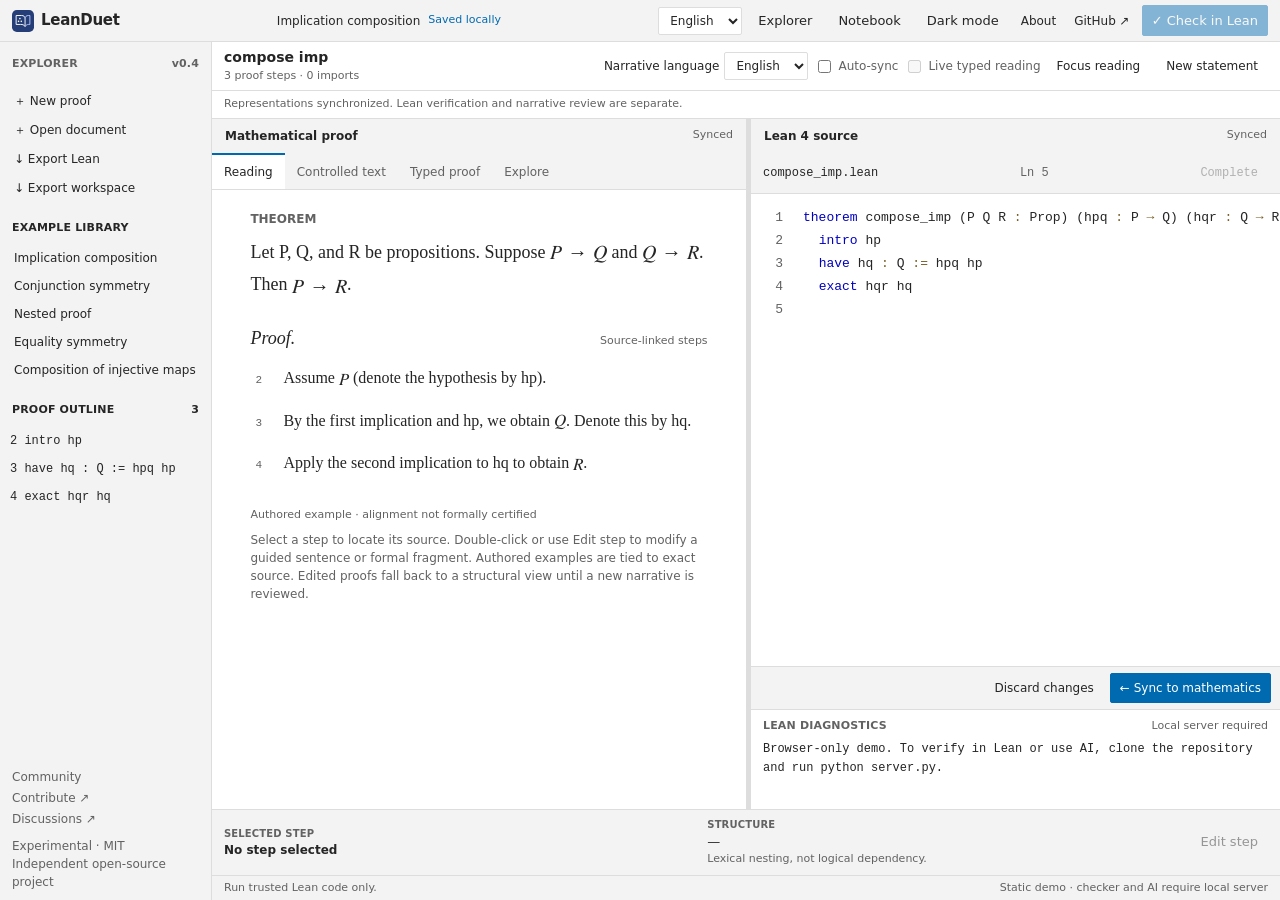
==== commit 333a0136: "Add an on-demand tactic trace panel" ====
--- a/web/index.html
+++ b/web/index.html
@@ -7,7 +7,7 @@
 <div class="panes"><section class="pane mathpane"><div class="panehead"><div><span class="eyebrow">Mathematics</span><h2>Mathematical proof</h2></div><span id="proseDirty" class="pill">Synced</span></div><div class="tabs" role="group" aria-label="Mathematics views"><button data-view="reading" aria-pressed="true">Reading</button><button data-view="prose" aria-pressed="false">Controlled text</button><button data-view="typed" aria-pressed="false">Typed proof</button><button data-view="notes" aria-pressed="false">Explore</button></div>
 <div id="readingView" class="readingView"><div class="paper"><div class="eyebrow">THEOREM</div><div id="statement" class="statement"></div><div class="proof-title">Proof. <span>Source-linked steps</span></div><div id="reading"></div><div id="narrativeStatus" class="narrativeStatus"></div></div><div id="stepEditor" class="stepEditor" hidden><label for="stepInput" id="stepLabel">Edit proof step</label><div class="stepModes"><label for="stepMode">Edit as</label><select id="stepMode"><option value="guided">Guided sentence</option><option value="formal">Lean fragment</option></select></div><input id="stepInput" type="text" spellcheck="false"><div id="stepHelp" class="hint"></div><div class="actions"><button id="cancelStep">Cancel</button><button id="applyStep" class="primary">Apply to Lean</button></div><small>A guided sentence maps to one formal fragment. It is not unrestricted natural language.</small></div><p class="hint">Select a step to locate its source. Double-click or use Edit step to modify a guided sentence or formal fragment. Authored examples are tied to exact source. Edited proofs fall back to a structural view until a new narrative is reviewed.</p></div>
 <div id="proseView" class="tabbody" hidden><textarea id="prose" aria-label="Controlled proof text" spellcheck="false"></textarea><div class="panelactions"><button id="revertProse">Discard changes</button><button id="fromProse" class="primary">Sync to Lean →</button></div></div>
-<div id="typedView" class="tabbody" hidden><div class="semanticPanel"><div class="eyebrow">ELABORATED PROOF TERM</div><p>Inspect the actual Lean term, its types, and applied declarations. This view is not based on tactic text.</p><button id="extractTerm" class="primary">Extract typed proof</button><button id="informath">Read with Informath</button><p id="typedStatus" class="hint">Local Lean required; Informath is optional.</p><div class="typedTools"><button id="importLanguage">Import language</button><input id="languageFile" type="file" accept=".json,application/json" hidden><a href="https://github.com/Liangebra/leanduet/blob/main/docs/LANGUAGE_PACKS.md">Language pack format</a><label for="narrativeStyle">Reading</label><select id="narrativeStyle"><option value="detail">All occurrences</option><option value="argument">Argument structure</option></select><button id="collapseProof">Outline</button><button id="expandProof">Expand all</button></div><p id="languageStatus" class="hint" role="status"></p><div id="typedNarrative" class="typedNarrative"></div><div id="typedTree"></div><section id="typedPatch" class="typedPatch" hidden><div class="eyebrow">TYPED LOCAL REPLACEMENT</div><p id="patchTarget"></p><label for="wordingInput">Author wording / modifiers</label><input id="wordingInput" maxlength="2000" placeholder="e.g. By the preceding observation,"><p id="wordingStatus" class="hint" role="status"></p><button id="noteGoal">Copy goal and context to exploration</button><details open class="patchScope"><summary>Local context Γ</summary><p class="hint">Direct occurrences and dependencies through local declaration types or values. These are syntactic dependencies, not logical necessity.</p><label class="scopeFilter"><input id="usedContextOnly" type="checkbox"> Show only referenced context</label><div id="patchScope"></div></details><div id="patchSuggestions" class="patchSuggestions" hidden><div class="eyebrow">TYPE-DIRECTED ALTERNATIVES</div><div id="patchChoices"></div><small>Lean identified matching local terms and single-argument applications. A choice still requires full replacement validation.</small></div><section id="witnessPair" class="witnessPair" hidden><div class="eyebrow">DEPENDENT CONSTRUCTION</div><p>Choose an object and provide evidence for the predicate at that object.</p><label for="witnessValue">Witness</label><input id="witnessValue" spellcheck="false"><label for="witnessEvidence">Evidence at the new witness</label><textarea id="witnessEvidence" spellcheck="false"></textarea><button id="buildWitness">Build existential proof</button></section><section id="ruleSearch" class="ruleSearch"><div class="eyebrow">LIBRARY RULE SEARCH</div><label for="formulaGoal">Goal formula (optional LaTeX)</label><input id="formulaGoal" spellcheck="false" placeholder="e.g. $b = a$"><p id="formulaPreview" class="hint"></p><label for="ruleIntent">Mathematical concept or exact declaration</label><input id="ruleIntent" list="ruleConcepts" placeholder="e.g. 由等式传递性，使用 hab、hbc"><datalist id="ruleConcepts"></datalist><p class="hint">Example: by transitivity of equality, using hab and hbc. Named premises must occur in the returned proof term.</p><button id="findRules">Find typed proofs</button><p id="ruleStatus" class="hint" role="status"></p><div id="ruleResults"></div></section><details id="interpretPanel" class="chainEditor"><summary>Explore interpretations</summary><p class="hint">One alternative per line: a formula, a named rule with premises, or a local application. Optional discourse markers such as “therefore” / “显然” are retained separately; unknown expressions are preserved. Local Lean checks candidates, not authorial intent.</p><textarea id="interpretText" spellcheck="false" placeholder="因此 $R$，由 g，使用 hq"></textarea><label class="switch"><input id="liveInterpret" type="checkbox"> Check alternatives as I type (local Lean, bounded)</label><button id="interpretRun">Check alternatives</button><button id="saveInterpretDraft">Keep draft in exploration</button><details id="interpretAiPanel"><summary>Optional AI interpretation of unrestricted wording</summary><p class="hint">Send the draft and selected context to your configured provider only with consent. Its suggestions are unverified and are not used until you include them.</p><button id="suggestInterpretations">Suggest alternatives (AI)</button><textarea id="aiInterpretText" spellcheck="false" aria-label="Review AI interpretation alternatives" placeholder="Review or edit the suggested lines"></textarea><label class="switch"><input id="includeAiInterpret" type="checkbox"> Include these reviewed alternatives in local checking</label><p id="aiInterpretStatus" class="hint" role="status"></p></details><p id="interpretStatus" class="hint" role="status"></p><div id="interpretResults"></div></details><details id="chainEditor" class="chainEditor"><summary>Compose a multi-step proof · 组合推理</summary><p class="hint">Each intermediate result extends the scope. Specify ordered premise names; omit the proposition to infer it with Lean, or annotate it with $LaTeX$. Use ? instead of a rule to request Lean proof search. An intermediate hole requires its proposition. Review and check the generated candidate.</p><label for="chainFormat">Input format</label><select id="chainFormat"><option value="controlled">Controlled narrative</option><option value="formula">Formula sequence (LaTeX only)</option><option value="natural">Mathematical prose draft</option></select><label for="chainText">Proof input</label><p class="hint">Formula sequence: enter one $formula$ per line. The last is the conclusion; earlier formulas become intermediate goals. Names such as hq : $Q$ are optional.</p><textarea id="chainText" spellcheck="false" placeholder="Establish hq | f using p&#10;Conclude | g using hq"></textarea><div id="draftTranslation" aria-live="polite"></div><button id="compileChain">Stage translation</button><button id="inferChain">Infer types in Lean</button><div id="chainBindings" class="chainBindings"></div><p id="chainStatus" class="hint" role="status"></p></details><details id="abstractPanel" class="chainEditor"><summary>Extract a lemma</summary><p class="hint">Abstract the selected proof over its dependency-closed context. Local definitions remain lets. A standalone source preview is shown only after compilation and structural comparison; the original proof is not modified.</p><button id="abstractProof">Preview checked abstraction</button><button id="factorProof" disabled>Preview factored proof</button><p id="abstractStatus" class="hint" role="status"></p><pre id="abstractOutput"></pre></details><details id="irInspector" class="chainEditor"><summary>Semantic IR · kernel judgment</summary><p class="hint">Inspect the selected Lean term, its type, all local declarations, universe levels and the elaborated formula if provided. Metadata is omitted. Scope validation is not a type checker.</p><button id="inspectIR">Inspect semantic IR</button><p id="irStatus" class="hint" role="status"></p><pre id="irOutput"></pre></details><label for="patchTerm">Replacement term in this local context</label><textarea id="patchTerm" spellcheck="false" placeholder="e.g. hq or by exact hq"></textarea><button id="checkPatch" class="primary">Check replacement</button><button id="cancelPatch">Cancel</button><p id="patchStatus" class="hint"></p><pre id="patchPreview"></pre><button id="applyPatch" disabled>Apply checked export</button><small>Generated source may change the header spelling and tactic layout. Lean checks definitional equality of the statement. The original is not changed until you apply.</small></section><pre id="informathOutput"></pre></div></div><div id="notesView" class="tabbody" hidden><div class="exploreHead"><h3>Mathematical exploration</h3><p class="hint">Write freely: questions, incomplete arguments, conjectures, counterexamples, notation of your own. No grammar or proof obligations are imposed here. Notes are local and unverified; editing them does not alter the Lean source.</p></div><label for="prompt" class="hint">Working notes</label><textarea id="prompt" aria-label="Free-form mathematical argument" placeholder="What are we trying to understand?&#10;&#10;Try an idea, formulate a conjecture, or record a counterexample."></textarea><div class="panelactions exploreActions"><button id="exportNotes">Export notes (.md)</button><button id="stageFormula" disabled>Use selected formula in goal search</button></div><p id="exploreStatus" class="hint" role="status">Optional: select a supported LaTeX formula to stage it in a selected typed goal. This never applies a proof.</p><details id="offlineTranslator" class="exploreAI"><summary>Translate a proof draft · offline</summary><p class="hint">Optional scope names identify objects already introduced elsewhere. Translation creates a candidate fragment, not a checked theorem. No server or AI required.</p><label for="offlineScope">Context names (space separated)</label><input id="offlineScope" placeholder="P Q R f g p" maxlength="2000"><label for="offlineDraft">Mathematical draft</label><textarea id="offlineDraft" spellcheck="false" maxlength="12000" placeholder="建立 hq : $Q$，由 f，使用 p&#10;因此 $R$，由 g，使用 hq"></textarea><div class="panelactions exploreActions"><button id="copyNotesToDraft">Use selected notes</button><button id="saveDraftFragment" disabled>Export Lean fragment</button></div><div id="offlineResult" aria-live="polite"></div></details><section class="exploreLedger"><h3>Working objects</h3><p class="hint">Name provisional variables, definitions or intermediate claims, even if they are ambiguous, ill-typed or false. Keep alternative and failed attempts. References are informal, not proof dependencies.</p><div class="panelactions exploreActions"><button id="addObject">New working object</button><button id="captureObject">Capture selected notes</button></div><p id="objectStatus" class="hint" role="status"></p><div id="exploreObjects"></div></section><details class="exploreAI"><summary>Optional AI assistance</summary><p class="hint">Proposals are unverified; nothing is sent until you request it and confirm.</p><div class="panelactions"><button id="explain">Explain Lean</button><button id="propose">Propose Lean</button></div><div class="proposalbox"><div class="eyebrow">UNVERIFIED AI OUTPUT</div><pre id="proposal">No proposal yet.</pre><button id="accept" disabled>Apply proposed Lean</button><button id="useNarrative" disabled>Append explanation to notes</button></div></details></div></section><div id="splitter" class="splitter" role="separator" aria-label="Resize proof and Lean panes" aria-orientation="vertical" aria-valuemin="25" aria-valuemax="75" aria-valuenow="50" tabindex="0"></div>
+<div id="typedView" class="tabbody" hidden><div class="semanticPanel"><div class="eyebrow">ELABORATED PROOF TERM</div><p>Inspect the actual Lean term, its types, and applied declarations. This view is not based on tactic text.</p><button id="extractTerm" class="primary">Extract typed proof</button><button id="informath">Read with Informath</button><p id="typedStatus" class="hint">Local Lean required; Informath is optional.</p><details id="traceInspector" class="chainEditor"><summary>Tactic trace · Lean InfoTree</summary><p>Capture on demand with local Lean. Recorded goal states are not a reconstruction of authorial reasoning.</p><button id="traceProof">Capture tactic trace</button><p id="traceStatus" class="hint" role="status">Run an explicit capture to inspect this revision.</p><ol id="tacticTrace" class="tacticTrace"></ol></details><div class="typedTools"><button id="importLanguage">Import language</button><input id="languageFile" type="file" accept=".json,application/json" hidden><a href="https://github.com/Liangebra/leanduet/blob/main/docs/LANGUAGE_PACKS.md">Language pack format</a><label for="narrativeStyle">Reading</label><select id="narrativeStyle"><option value="detail">All occurrences</option><option value="argument">Argument structure</option></select><button id="collapseProof">Outline</button><button id="expandProof">Expand all</button></div><p id="languageStatus" class="hint" role="status"></p><div id="typedNarrative" class="typedNarrative"></div><div id="typedTree"></div><section id="typedPatch" class="typedPatch" hidden><div class="eyebrow">TYPED LOCAL REPLACEMENT</div><p id="patchTarget"></p><label for="wordingInput">Author wording / modifiers</label><input id="wordingInput" maxlength="2000" placeholder="e.g. By the preceding observation,"><p id="wordingStatus" class="hint" role="status"></p><button id="noteGoal">Copy goal and context to exploration</button><details open class="patchScope"><summary>Local context Γ</summary><p class="hint">Direct occurrences and dependencies through local declaration types or values. These are syntactic dependencies, not logical necessity.</p><label class="scopeFilter"><input id="usedContextOnly" type="checkbox"> Show only referenced context</label><div id="patchScope"></div></details><div id="patchSuggestions" class="patchSuggestions" hidden><div class="eyebrow">TYPE-DIRECTED ALTERNATIVES</div><div id="patchChoices"></div><small>Lean identified matching local terms and single-argument applications. A choice still requires full replacement validation.</small></div><section id="witnessPair" class="witnessPair" hidden><div class="eyebrow">DEPENDENT CONSTRUCTION</div><p>Choose an object and provide evidence for the predicate at that object.</p><label for="witnessValue">Witness</label><input id="witnessValue" spellcheck="false"><label for="witnessEvidence">Evidence at the new witness</label><textarea id="witnessEvidence" spellcheck="false"></textarea><button id="buildWitness">Build existential proof</button></section><section id="ruleSearch" class="ruleSearch"><div class="eyebrow">LIBRARY RULE SEARCH</div><label for="formulaGoal">Goal formula (optional LaTeX)</label><input id="formulaGoal" spellcheck="false" placeholder="e.g. $b = a$"><p id="formulaPreview" class="hint"></p><label for="ruleIntent">Mathematical concept or exact declaration</label><input id="ruleIntent" list="ruleConcepts" placeholder="e.g. 由等式传递性，使用 hab、hbc"><datalist id="ruleConcepts"></datalist><p class="hint">Example: by transitivity of equality, using hab and hbc. Named premises must occur in the returned proof term.</p><button id="findRules">Find typed proofs</button><p id="ruleStatus" class="hint" role="status"></p><div id="ruleResults"></div></section><details id="interpretPanel" class="chainEditor"><summary>Explore interpretations</summary><p class="hint">One alternative per line: a formula, a named rule with premises, or a local application. Optional discourse markers such as “therefore” / “显然” are retained separately; unknown expressions are preserved. Local Lean checks candidates, not authorial intent.</p><textarea id="interpretText" spellcheck="false" placeholder="因此 $R$，由 g，使用 hq"></textarea><label class="switch"><input id="liveInterpret" type="checkbox"> Check alternatives as I type (local Lean, bounded)</label><button id="interpretRun">Check alternatives</button><button id="saveInterpretDraft">Keep draft in exploration</button><details id="interpretAiPanel"><summary>Optional AI interpretation of unrestricted wording</summary><p class="hint">Send the draft and selected context to your configured provider only with consent. Its suggestions are unverified and are not used until you include them.</p><button id="suggestInterpretations">Suggest alternatives (AI)</button><textarea id="aiInterpretText" spellcheck="false" aria-label="Review AI interpretation alternatives" placeholder="Review or edit the suggested lines"></textarea><label class="switch"><input id="includeAiInterpret" type="checkbox"> Include these reviewed alternatives in local checking</label><p id="aiInterpretStatus" class="hint" role="status"></p></details><p id="interpretStatus" class="hint" role="status"></p><div id="interpretResults"></div></details><details id="chainEditor" class="chainEditor"><summary>Compose a multi-step proof · 组合推理</summary><p class="hint">Each intermediate result extends the scope. Specify ordered premise names; omit the proposition to infer it with Lean, or annotate it with $LaTeX$. Use ? instead of a rule to request Lean proof search. An intermediate hole requires its proposition. Review and check the generated candidate.</p><label for="chainFormat">Input format</label><select id="chainFormat"><option value="controlled">Controlled narrative</option><option value="formula">Formula sequence (LaTeX only)</option><option value="natural">Mathematical prose draft</option></select><label for="chainText">Proof input</label><p class="hint">Formula sequence: enter one $formula$ per line. The last is the conclusion; earlier formulas become intermediate goals. Names such as hq : $Q$ are optional.</p><textarea id="chainText" spellcheck="false" placeholder="Establish hq | f using p&#10;Conclude | g using hq"></textarea><div id="draftTranslation" aria-live="polite"></div><button id="compileChain">Stage translation</button><button id="inferChain">Infer types in Lean</button><div id="chainBindings" class="chainBindings"></div><p id="chainStatus" class="hint" role="status"></p></details><details id="abstractPanel" class="chainEditor"><summary>Extract a lemma</summary><p class="hint">Abstract the selected proof over its dependency-closed context. Local definitions remain lets. A standalone source preview is shown only after compilation and structural comparison; the original proof is not modified.</p><button id="abstractProof">Preview checked abstraction</button><button id="factorProof" disabled>Preview factored proof</button><p id="abstractStatus" class="hint" role="status"></p><pre id="abstractOutput"></pre></details><details id="irInspector" class="chainEditor"><summary>Semantic IR · kernel judgment</summary><p class="hint">Inspect the selected Lean term, its type, all local declarations, universe levels and the elaborated formula if provided. Metadata is omitted. Scope validation is not a type checker.</p><button id="inspectIR">Inspect semantic IR</button><p id="irStatus" class="hint" role="status"></p><pre id="irOutput"></pre></details><label for="patchTerm">Replacement term in this local context</label><textarea id="patchTerm" spellcheck="false" placeholder="e.g. hq or by exact hq"></textarea><button id="checkPatch" class="primary">Check replacement</button><button id="cancelPatch">Cancel</button><p id="patchStatus" class="hint"></p><pre id="patchPreview"></pre><button id="applyPatch" disabled>Apply checked export</button><small>Generated source may change the header spelling and tactic layout. Lean checks definitional equality of the statement. The original is not changed until you apply.</small></section><pre id="informathOutput"></pre></div></div><div id="notesView" class="tabbody" hidden><div class="exploreHead"><h3>Mathematical exploration</h3><p class="hint">Write freely: questions, incomplete arguments, conjectures, counterexamples, notation of your own. No grammar or proof obligations are imposed here. Notes are local and unverified; editing them does not alter the Lean source.</p></div><label for="prompt" class="hint">Working notes</label><textarea id="prompt" aria-label="Free-form mathematical argument" placeholder="What are we trying to understand?&#10;&#10;Try an idea, formulate a conjecture, or record a counterexample."></textarea><div class="panelactions exploreActions"><button id="exportNotes">Export notes (.md)</button><button id="stageFormula" disabled>Use selected formula in goal search</button></div><p id="exploreStatus" class="hint" role="status">Optional: select a supported LaTeX formula to stage it in a selected typed goal. This never applies a proof.</p><details id="offlineTranslator" class="exploreAI"><summary>Translate a proof draft · offline</summary><p class="hint">Optional scope names identify objects already introduced elsewhere. Translation creates a candidate fragment, not a checked theorem. No server or AI required.</p><label for="offlineScope">Context names (space separated)</label><input id="offlineScope" placeholder="P Q R f g p" maxlength="2000"><label for="offlineDraft">Mathematical draft</label><textarea id="offlineDraft" spellcheck="false" maxlength="12000" placeholder="建立 hq : $Q$，由 f，使用 p&#10;因此 $R$，由 g，使用 hq"></textarea><div class="panelactions exploreActions"><button id="copyNotesToDraft">Use selected notes</button><button id="saveDraftFragment" disabled>Export Lean fragment</button></div><div id="offlineResult" aria-live="polite"></div></details><section class="exploreLedger"><h3>Working objects</h3><p class="hint">Name provisional variables, definitions or intermediate claims, even if they are ambiguous, ill-typed or false. Keep alternative and failed attempts. References are informal, not proof dependencies.</p><div class="panelactions exploreActions"><button id="addObject">New working object</button><button id="captureObject">Capture selected notes</button></div><p id="objectStatus" class="hint" role="status"></p><div id="exploreObjects"></div></section><details class="exploreAI"><summary>Optional AI assistance</summary><p class="hint">Proposals are unverified; nothing is sent until you request it and confirm.</p><div class="panelactions"><button id="explain">Explain Lean</button><button id="propose">Propose Lean</button></div><div class="proposalbox"><div class="eyebrow">UNVERIFIED AI OUTPUT</div><pre id="proposal">No proposal yet.</pre><button id="accept" disabled>Apply proposed Lean</button><button id="useNarrative" disabled>Append explanation to notes</button></div></details></div></section><div id="splitter" class="splitter" role="separator" aria-label="Resize proof and Lean panes" aria-orientation="vertical" aria-valuemin="25" aria-valuemax="75" aria-valuenow="50" tabindex="0"></div>
 <section class="pane codepane"><div class="panehead"><div><span class="eyebrow">Lean</span><h2>Lean 4 source</h2></div><span id="leanDirty" class="pill">Synced</span></div><div class="codebar"><span id="codeFilename">proof.lean</span><span id="cursor">Ln 1</span><button id="completeLean" title="Lean completion (Ctrl+Space)">Complete</button></div><div class="codewrap"><pre id="gutter" aria-hidden="true"></pre><div class="editorSurface"><pre id="highlight" aria-hidden="true"></pre><textarea id="lean" aria-label="Lean source code" spellcheck="false" wrap="off"></textarea></div></div><div id="completionPanel" class="completionPanel" hidden><div class="diaghead"><strong>Lean completion</strong><button id="closeCompletion">Close</button></div><p id="completionStatus" class="hint" role="status"></p><div id="completionItems"></div></div><div class="panelactions"><button id="revertLean">Discard changes</button><button id="fromLean" class="primary">← Sync to mathematics</button></div><div class="diagnostics"><div class="diaghead"><span class="eyebrow">LEAN DIAGNOSTICS</span><span class="pill" id="verifyState">Not checked</span></div><pre id="output" aria-live="polite"></pre></div></section></div>
 <div class="inspector"><div><span class="eyebrow">SELECTED STEP</span><strong id="inspectName">No step selected</strong><code id="inspectCode"></code></div><div><span class="eyebrow">STRUCTURE</span><span id="inspectParent">—</span><small>Lexical nesting, not logical dependency.</small></div><button id="editStep" disabled>Edit step</button></div>
 <footer><span>Run trusted Lean code only.</span><span id="envState">Checking environment…</span></footer></main></div>
--- a/web/style.css
+++ b/web/style.css
@@ -96,3 +96,9 @@
 .narrativePremises{display:flex;align-items:baseline;flex-wrap:wrap;gap:5px;margin:4px 0 2px;font-size:12px;color:var(--muted)}.premiseRef{border-bottom:1px solid var(--line);padding:1px 4px;font-family:var(--mono);overflow-wrap:anywhere}.inferenceNumber{color:var(--muted);font-variant-numeric:tabular-nums}
 
 #offlineTranslator input,#offlineTranslator textarea{display:block;width:100%;min-width:0;margin:5px 0 10px}#offlineTranslator textarea{min-height:100px}#offlineResult pre{white-space:pre-wrap;overflow-wrap:anywhere}
+
+/* Language controls share the existing workbench visual tokens. */
+#interfaceLanguage{font-size:12px;max-width:110px;white-space:nowrap}
+.narrative-language{display:flex;align-items:center;gap:5px;flex-wrap:wrap;font-size:12px}
+.narrative-language select{max-width:120px}
+@media(max-width:800px){#interfaceLanguage{font-size:11px;padding:4px 5px}.narrative-language{font-size:11px}}
